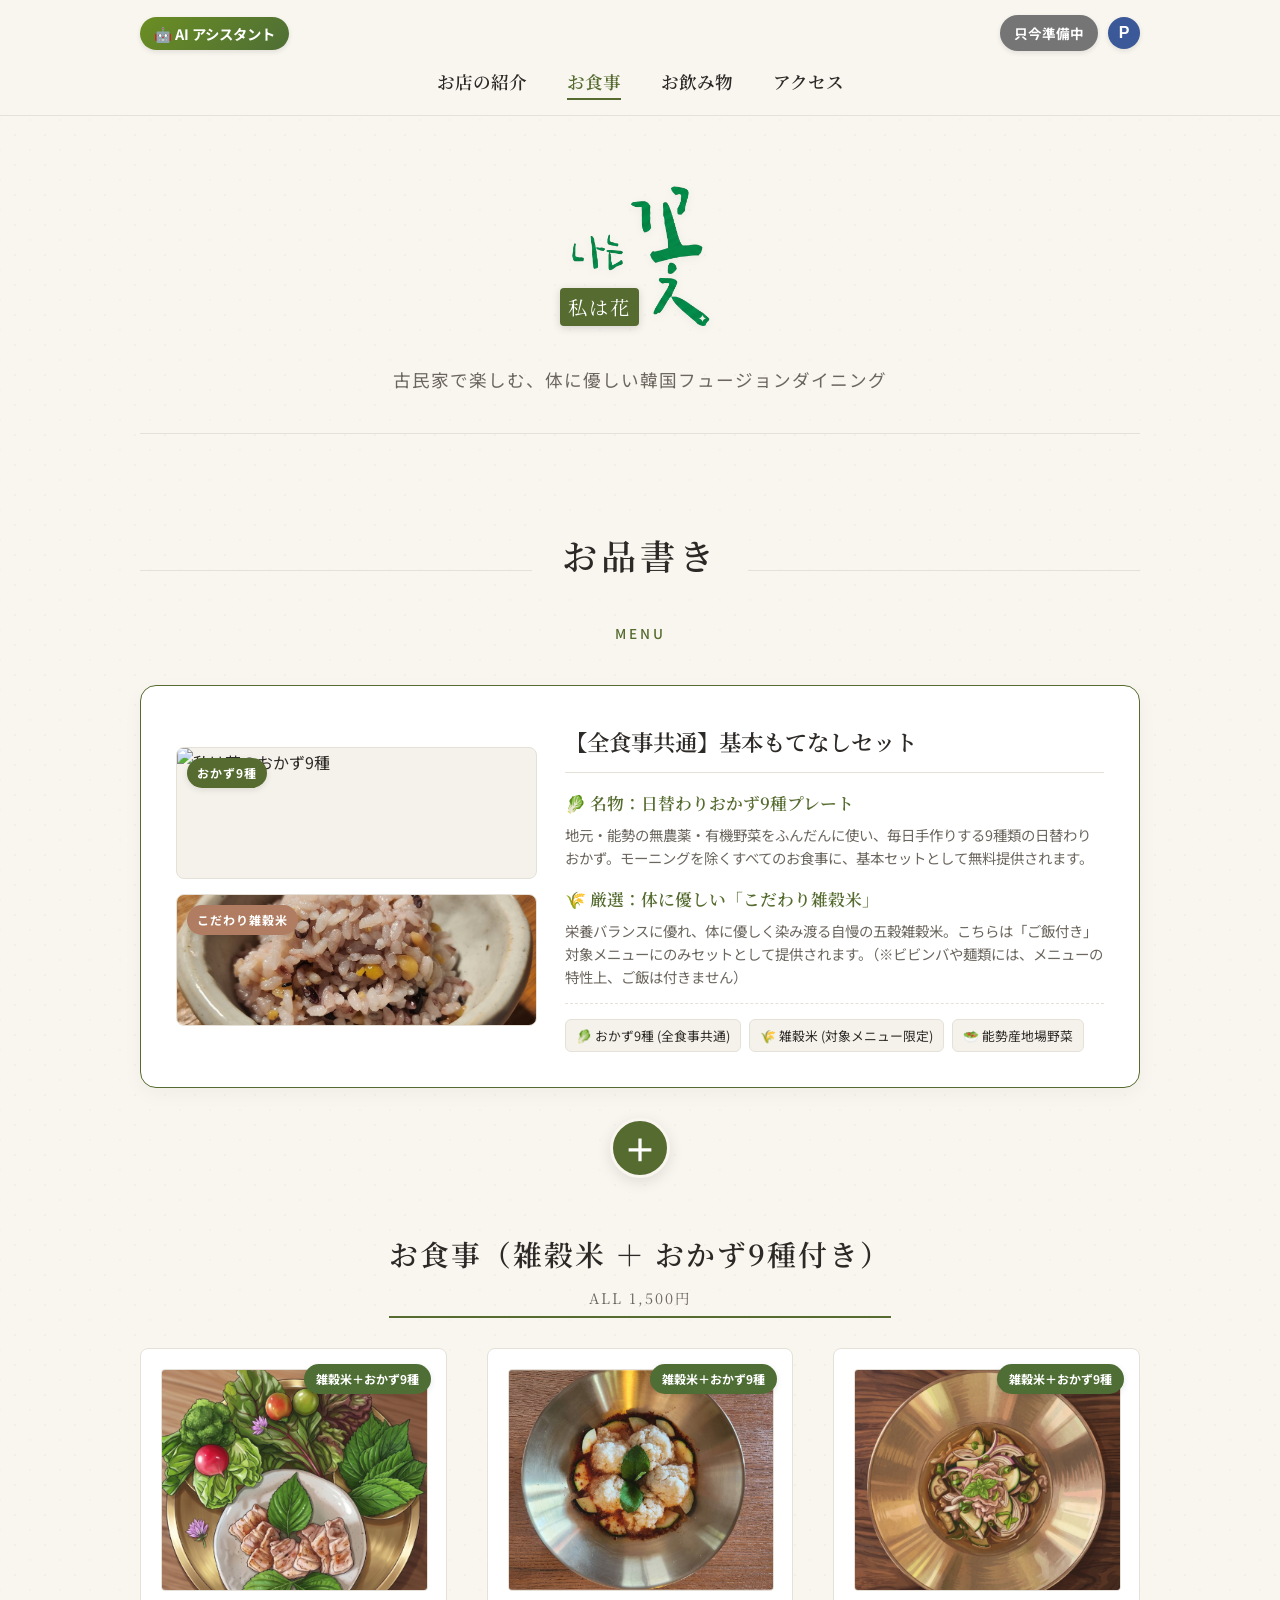
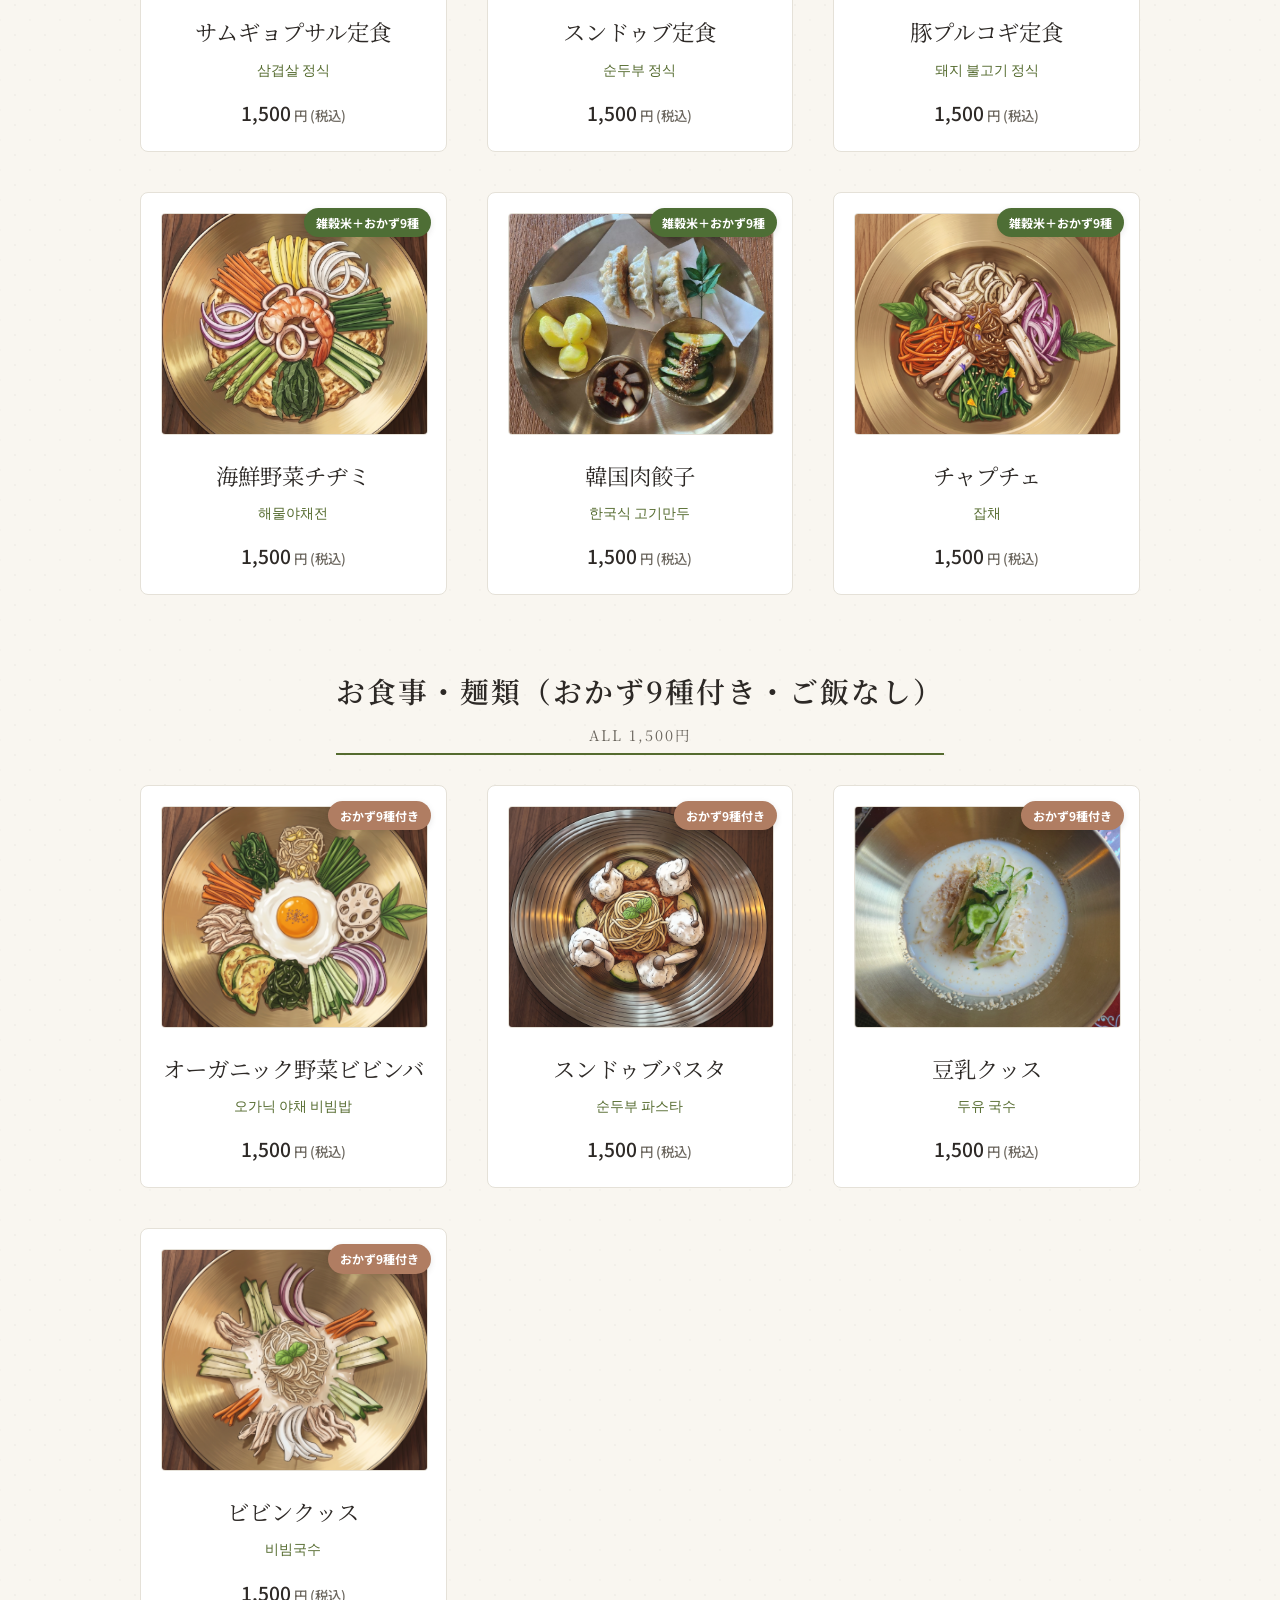
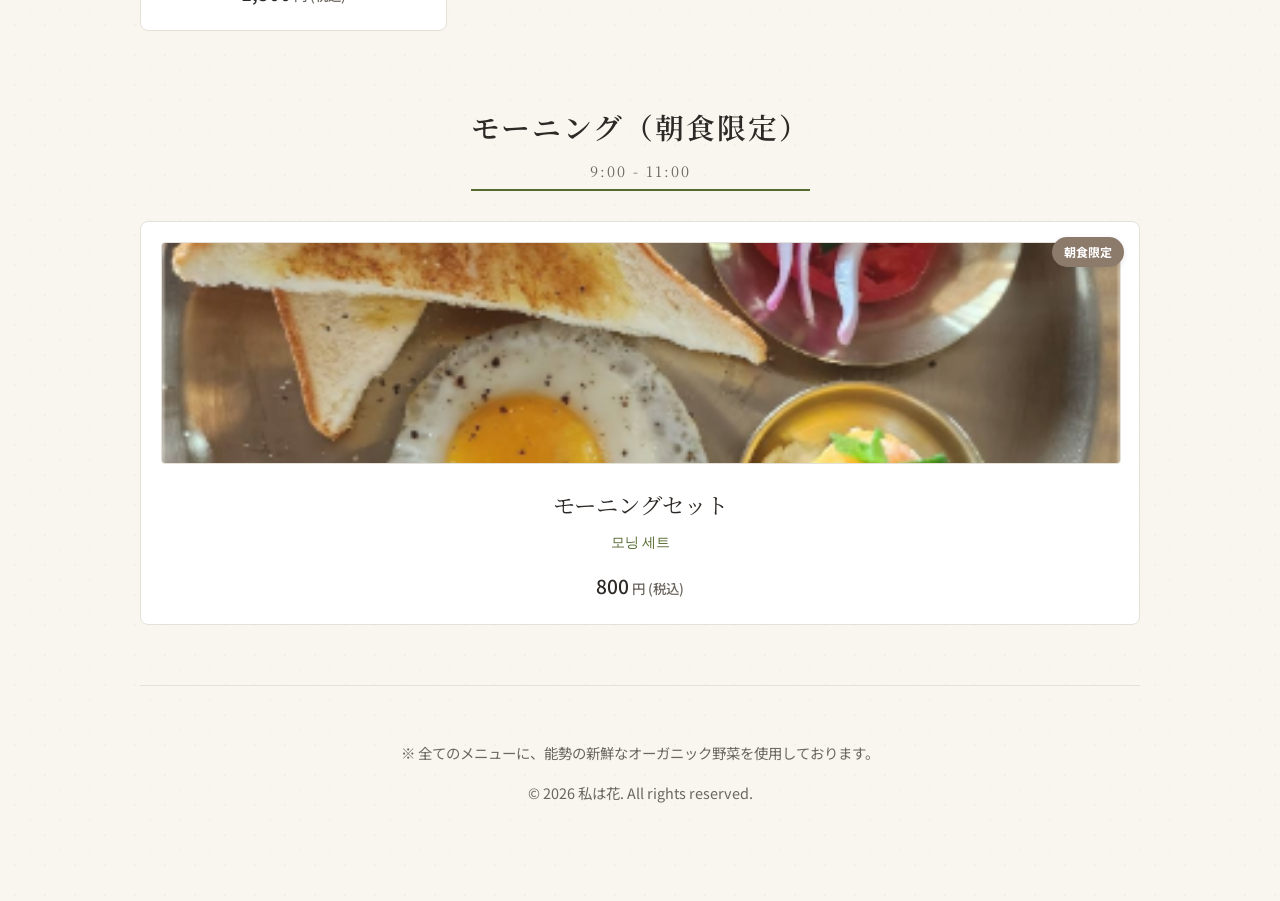
==== index.html @ 8c5b1c99 "初めての登録" ====
<!DOCTYPE html>
<html lang="ja">
<head>
    <meta charset="UTF-8">
    <meta name="viewport" content="width=device-width, initial-scale=1.0">
    <title>私は花 - 韓国フュージョンダイニング</title>
    <link rel="preconnect" href="https://fonts.googleapis.com">
    <link rel="preconnect" href="https://fonts.gstatic.com" crossorigin>
    <link href="https://fonts.googleapis.com/css2?family=Noto+Serif+JP:wght@400;600&family=Noto+Sans+JP:wght@300;400;500&display=swap" rel="stylesheet">
    <link rel="stylesheet" href="common.css">
    <style>
        :root {
            --badge-rice: #4E6E35;
            --badge-no-rice: #B07D62;
        }

        /* --- 헤더 및 로고 --- */
        .header {
            text-align: center;
            padding: 30px 0 20px;
            border-bottom: 1px solid var(--border-color);
            margin-bottom: 30px;
        }
        
        .logo-wrapper {
            position: relative;
            display: inline-block;
            margin-bottom: 15px;
        }

        .logo-img {
            max-height: 140px;
            width: auto;
            display: block;
            filter: drop-shadow(0px 2px 4px rgba(0,0,0,0.05)); 
        }

        .logo-text-ja {
            position: absolute;
            bottom: 0px;
            left: -10px;
            font-size: 1.2em;
            color: #FFFFFF;
            font-family: 'Noto Serif JP', serif;
            background-color: var(--accent-green);
            padding: 2px 8px;
            border-radius: 4px;
            letter-spacing: 2px;
            box-shadow: 0 2px 8px rgba(0,0,0,0.15);
        }

        .header-desc {
            font-size: 1.1em;
            color: var(--text-sub);
            margin-top: 15px;
            letter-spacing: 1px;
        }

        /* --- 🌸 메뉴 섹션 구분선 --- */
        .menu-divider {
            text-align: center;
            margin: 60px 0 40px;
            position: relative;
        }

        .menu-divider h2 {
            font-size: 2.2em;
            color: var(--text-main);
            display: inline-block;
            background-color: var(--bg-base); /* 가림막을 배경색과 일치 */
            padding: 0 30px;
            position: relative;
            z-index: 2;
            font-family: 'Noto Serif JP', serif;
            letter-spacing: 4px;
        }

        .menu-divider::before {
            content: '';
            position: absolute;
            top: 50%;
            left: 0;
            width: 100%;
            height: 1px;
            background-color: var(--border-color);
            z-index: 1;
        }

        .menu-divider p {
            font-size: 0.85em;
            color: var(--accent-green);
            margin: 5px 0 0;
            letter-spacing: 3px;
            font-weight: 500;
        }

        /* --- 📸 공통 제공 안내: 반찬 9종 & 엄선 잡곡밥 피처 레이아웃 --- */
        .common-feature {
            background-color: var(--bg-card);
            border: 1px solid var(--accent-green);
            border-radius: 16px;
            padding: 35px;
            margin-bottom: 30px;
            box-shadow: 0 6px 20px rgba(0,0,0,0.04);
        }

        .common-feature-grid {
            display: grid;
            grid-template-columns: 1.2fr 1.8fr;
            gap: 30px;
            align-items: center;
        }

        @media (max-width: 768px) {
            .common-feature-grid {
                grid-template-columns: 1fr;
                gap: 20px;
            }
        }

        .common-images-column {
            display: flex;
            flex-direction: column;
            gap: 15px;
            width: 100%;
        }

        @media (max-width: 768px) {
            .common-images-column {
                display: grid;
                grid-template-columns: 1fr 1fr;
            }
        }

        @media (max-width: 480px) {
            .common-images-column {
                grid-template-columns: 1fr;
            }
        }

        .common-img-wrapper {
            width: 100%;
            height: 130px;
            background-color: #F5F2EB;
            border: 1px solid var(--border-color);
            border-radius: 8px;
            overflow: hidden;
            position: relative;
        }

        .common-img-wrapper img {
            width: 100%;
            height: 100%;
            object-fit: cover;
        }

        .common-badge {
            position: absolute;
            top: 10px;
            left: 10px;
            background-color: var(--accent-green);
            color: #FFFFFF;
            padding: 4px 10px;
            border-radius: 20px;
            font-size: 0.75em;
            font-weight: bold;
            box-shadow: 0 2px 6px rgba(0,0,0,0.1);
            letter-spacing: 1px;
            z-index: 10;
        }

        .common-info {
            text-align: left;
        }

        .common-info h3 {
            font-size: 1.4em;
            margin: 0 0 15px 0;
            color: var(--text-main);
            border-bottom: 1px solid var(--border-color);
            padding-bottom: 10px;
            word-break: keep-all;
        }

        .common-info .sub-section {
            margin-bottom: 15px;
        }

        .common-info .sub-section h4 {
            font-size: 1.05em;
            color: var(--accent-green);
            margin: 0 0 5px 0;
            display: flex;
            align-items: center;
            gap: 8px;
        }

        .common-info p {
            margin: 0;
            color: var(--text-sub);
            font-size: 0.9em;
            line-height: 1.6;
        }

        .common-tags {
            display: flex;
            gap: 8px;
            flex-wrap: wrap;
            margin-top: 15px;
            border-top: 1px dashed var(--border-color);
            padding-top: 15px;
        }

        .common-tag {
            background-color: #F5F2EB;
            border: 1px solid var(--border-color);
            padding: 4px 10px;
            border-radius: 6px;
            font-size: 0.8em;
            color: var(--text-main);
        }

        /* --- ➕ 공통 세트와 식사 메뉴를 이어주는 플러스 디바이더 --- */
        .plus-divider {
            text-align: center;
            margin: 20px 0 10px;
            position: relative;
            z-index: 10;
        }

        .plus-icon {
            display: inline-flex;
            align-items: center;
            justify-content: center;
            width: 54px;
            height: 54px;
            background-color: var(--accent-green);
            color: #FFFFFF;
            font-size: 32px;
            font-weight: bold;
            border-radius: 50%;
            box-shadow: 0 4px 15px rgba(0,0,0,0.1);
            border: 3px solid var(--bg-base);
            user-select: none;
        }

        /* --- 카테고리 섹션 타이틀 --- */
        .category-title {
            text-align: center;
            font-size: 1.8em;
            color: var(--text-main);
            margin: 40px 0 30px;
            letter-spacing: 2px;
            border-bottom: 2px solid var(--accent-green);
            display: inline-block;
            padding-bottom: 5px;
        }

        .category-wrapper {
            text-align: center;
        }

        .menu-grid {
            display: grid;
            grid-template-columns: repeat(auto-fit, minmax(300px, 1fr));
            gap: 40px;
            margin-bottom: 30px;
        }

        .menu-card {
            background: var(--bg-card);
            border: 1px solid var(--border-color);
            border-radius: 8px;
            padding: 20px;
            transition: all 0.3s ease;
            text-align: center;
            position: relative;
        }

        .menu-card:hover {
            box-shadow: 0 8px 25px rgba(0, 0, 0, 0.08);
            transform: translateY(-3px);
            border-color: var(--accent-green);
        }

        /* 배지 스타일 */
        .badge {
            position: absolute;
            top: 15px;
            right: 15px;
            padding: 4px 12px;
            border-radius: 20px;
            font-size: 0.75em;
            font-weight: bold;
            color: #FFFFFF;
            z-index: 10;
            box-shadow: 0 2px 6px rgba(0,0,0,0.1);
        }

        .badge-rice {
            background-color: var(--badge-rice);
        }

        .badge-no-rice {
            background-color: var(--badge-no-rice);
        }

        .menu-img-placeholder {
            width: 100%;
            height: 220px;
            background-color: #F5F2EB; 
            border: 1px solid var(--border-color);
            border-radius: 4px;
            margin-bottom: 20px;
            display: flex;
            align-items: center;
            justify-content: center;
            overflow: hidden;
        }

        .menu-img-placeholder img {
            width: 100%;
            height: 100%;
            object-fit: cover;
            opacity: 0.95; 
            transition: opacity 0.3s ease;
        }

        .menu-card:hover .menu-img-placeholder img {
            opacity: 1; 
        }

        .menu-name-ja {
            font-size: 1.4em;
            font-family: 'Noto Serif JP', serif;
            color: var(--text-main);
            margin-top: 10px;
            margin-bottom: 5px;
        }

        .menu-name-ko {
            font-size: 0.85em;
            color: var(--accent-green);
            margin-bottom: 15px;
        }

        .menu-price {
            font-size: 1.2em;
            font-family: 'Noto Sans JP', sans-serif;
            color: var(--text-main);
            font-weight: 500;
        }
        
        .menu-price::after {
            content: ' 円 (税込)';
            font-size: 0.7em;
            color: var(--text-sub);
        }

        .footer { margin-top: 60px; }
    </style>
</head>
<body>

    <!-- 🧭 네비게이션 바 -->
    <nav class="navbar">
        <div class="nav-top">
            <button class="ai-btn" onclick="openAiModal()">🤖 AI アシスタント</button>
            <div style="display: flex; gap: 10px; align-items: center;">
                <div id="business-status" class="status-badge">状態確認中...</div>
                <button class="parking-btn" onclick="openParkingModal()">P</button>
            </div>
        </div>
        <div class="nav-links">
            <a href="about.html">お店の紹介</a>
            <a href="index.html" class="active">お食事</a>
            <a href="drink.html">お飲み物</a>
            <a href="javascript:void(0);" onclick="openModal()">アクセス</a>
        </div>
    </nav>

    <div class="container">
        <!-- 헤더 및 로고 영역 -->
        <div class="header">
            <div class="logo-wrapper">
                <img class="logo-img" src="images/nanakkot_logo.png" alt="나는꽃 로고" onerror="this.src='https://placehold.co/400x140/F5F2EB/2D2926?text=Logo'">
                <span class="logo-text-ja">私は花</span>
            </div>
            <p class="header-desc">
                古民家で楽しむ、体に優しい韓国フュージョンダイニング
            </p>
        </div>

        <!-- 🌸 메뉴 섹션 구분선 (소개 파트와 메뉴 판의 자연스러운 연출) 🌸 -->
        <div class="menu-divider">
            <h2>お品書き</h2>
            <p>MENU</p>
        </div>

        <!-- 📸 공통 시그니처 혜택 피처 (반찬 9종 & 철학의 잡곡밥 분할 레이아웃) -->
        <div class="common-feature">
            <div class="common-feature-grid">
                <!-- 좌측 이미지 영역 -->
                <div class="common-images-column">
                    <!-- 1. 명물 반찬 9종 이미지 카드 -->
                    <div class="common-img-wrapper">
                        <span class="common-badge">おかず9種</span>
                        <img src="images/menu/banchan_9set.webp" alt="私は花のおかず9種" onerror="handleImageError(this)">
                    </div>
                    <!-- 2. 엄선 잡곡밥 이미지 카드 -->
                    <div class="common-img-wrapper">
                        <span class="common-badge" style="background-color: var(--badge-no-rice);">こだわり雑穀米</span>
                        <img src="images/menu/rice_mixed.webp" alt="こだわり雑穀米" onerror="handleImageError(this)">
                    </div>
                </div>

                <!-- 우측 설명 영역 -->
                <div class="common-info">
                    <h3>【全食事共通】基本もてなしセット</h3>
                    
                    <!-- 반찬 9종 소개 (모든 식사에 공통) -->
                    <div class="sub-section">
                        <h4>🥬 名物：日替わりおかず9種プレート</h4>
                        <p>
                            地元・能勢の無農薬・有機野菜をふんだんに使い、毎日手作りする9種類の日替わりおかず。モーニングを除くすべてのお食事に、基本セットとして無料提供されます。
                        </p>
                    </div>

                    <!-- 잡곡밥 철학 소개 -->
                    <div class="sub-section">
                        <h4>🌾 厳選：体に優しい「こだわり雑穀米」</h4>
                        <p>
                            栄養バランスに優れ、体に優しく染み渡る自慢の五穀雑穀米。こちらは「ご飯付き」対象メニューにのみセットとして提供されます。（※ビビンバや麺類には、メニューの特性上、ご飯は付きません）
                        </p>
                    </div>

                    <!-- 직관적인 미니 태그 구성 -->
                    <div class="common-tags">
                        <span class="common-tag">🥬 おかず9種 (全食事共通)</span>
                        <span class="common-tag">🌾 雑穀米 (対象メニュー限定)</span>
                        <span class="common-tag">🥗 能勢産地場野菜</span>
                    </div>
                </div>
            </div>
        </div>

        <!-- ➕ 기본 세트와 식사를 유기적으로 이어주는 플러스(+) 아이콘 ➕ -->
        <div class="plus-divider">
            <div class="plus-icon">＋</div>
        </div>


        <!-- ================= 카테고리 1: ご飯付き (밥 제공 식사) ================= -->
        <div class="category-wrapper">
            <h2 class="category-title">お食事（雑穀米 ＋ おかず9種付き）<span style="font-size: 0.5em; display: block; margin-top: 5px; font-weight: normal; color: var(--text-sub);">ALL 1,500円</span></h2>
        </div>
        
        <div class="menu-grid">
            <!-- 삼겹살 정식 -->
            <div class="menu-card">
                <span class="badge badge-rice">雑穀米＋おかず9種</span>
                <div class="menu-img-placeholder">
                    <img src="images/menu/samgyeopsal.webp" alt="サムギョプサル定食" onerror="handleImageError(this)">
                </div>
                <div class="menu-name-ja">サムギョプサル定食</div>
                <div class="menu-name-ko">삼겹살 정식</div>
                <div class="menu-price">1,500</div>
            </div>

            <!-- 순두부 정식 -->
            <div class="menu-card">
                <span class="badge badge-rice">雑穀米＋おかず9種</span>
                <div class="menu-img-placeholder">
                    <img src="images/menu/sundubu_set.webp" alt="スンドゥブ定食" onerror="handleImageError(this)">
                </div>
                <div class="menu-name-ja">スンドゥブ定食</div>
                <div class="menu-name-ko">순두부 정식</div>
                <div class="menu-price">1,500</div>
            </div>

            <!-- 돼지 불고기 정식 -->
            <div class="menu-card">
                <span class="badge badge-rice">雑穀米＋おかず9種</span>
                <div class="menu-img-placeholder">
                    <img src="images/menu/pork_bulgogi.webp" alt="豚プルコギ定食" onerror="handleImageError(this)">
                </div>
                <div class="menu-name-ja">豚プルコギ定食</div>
                <div class="menu-name-ko">돼지 불고기 정식</div>
                <div class="menu-price">1,500</div>
            </div>

            <!-- 해물야채전 -->
            <div class="menu-card">
                <span class="badge badge-rice">雑穀米＋おかず9種</span>
                <div class="menu-img-placeholder">
                    <img src="images/menu/seafood_pancake.webp" alt="海鮮野菜チヂミ" onerror="handleImageError(this)">
                </div>
                <div class="menu-name-ja">海鮮野菜チヂミ</div>
                <div class="menu-name-ko">해물야채전</div>
                <div class="menu-price">1,500</div>
            </div>

            <!-- 한국식 고기만두 -->
            <div class="menu-card">
                <span class="badge badge-rice">雑穀米＋おかず9種</span>
                <div class="menu-img-placeholder">
                    <img src="images/menu/meat_dumpling.webp" alt="韓国肉餃子" onerror="handleImageError(this)">
                </div>
                <div class="menu-name-ja">韓国肉餃子</div>
                <div class="menu-name-ko">한국식 고기만두</div>
                <div class="menu-price">1,500</div>
            </div>

            <!-- 잡채 -->
            <div class="menu-card">
                <span class="badge badge-rice">雑穀米＋おかず9種</span>
                <div class="menu-img-placeholder">
                    <img src="images/menu/japchae.webp" alt="チャプチェ" onerror="handleImageError(this)">
                </div>
                <div class="menu-name-ja">チャプチェ</div>
                <div class="menu-name-ko">잡채</div>
                <div class="menu-price">1,500</div>
            </div>
        </div>


        <!-- ================= 카테고리 2: ご飯なし (밥 미제공 식사 및 면류) ================= -->
        <div class="category-wrapper">
            <h2 class="category-title">お食事・麺類（おかず9種付き・ご飯なし）<span style="font-size: 0.5em; display: block; margin-top: 5px; font-weight: normal; color: var(--text-sub);">ALL 1,500円</span></h2>
        </div>

        <div class="menu-grid">
            <!-- 오가닉 야채 비빔밥 -->
            <div class="menu-card">
                <span class="badge badge-no-rice">おかず9種付き</span>
                <div class="menu-img-placeholder">
                    <img src="images/menu/bibimbap.webp" alt="オーガニック野菜ビビンバ" onerror="handleImageError(this)">
                </div>
                <div class="menu-name-ja">オーガニック野菜ビビンバ</div>
                <div class="menu-name-ko">오가닉 야채 비빔밥</div>
                <div class="menu-price">1,500</div>
            </div>

            <!-- 순두부 파스타 -->
            <div class="menu-card">
                <span class="badge badge-no-rice">おかず9種付き</span>
                <div class="menu-img-placeholder">
                    <img src="images/menu/sundubu_pasta.webp" alt="スンドゥブパスタ" onerror="handleImageError(this)">
                </div>
                <div class="menu-name-ja">スンドゥブパスタ</div>
                <div class="menu-name-ko">순두부 파스타</div>
                <div class="menu-price">1,500</div>
            </div>
            
            <!-- 두유 국수 -->
            <div class="menu-card">
                <span class="badge badge-no-rice">おかず9種付き</span>
                <div class="menu-img-placeholder">
                    <img src="images/menu/soymilk_noodle.webp" alt="豆乳クッス" onerror="handleImageError(this)">
                </div>
                <div class="menu-name-ja">豆乳クッス</div>
                <div class="menu-name-ko">두유 국수</div>
                <div class="menu-price">1,500</div>
            </div>
            
            <!-- 비빔국수 -->
            <div class="menu-card">
                <span class="badge badge-no-rice">おかず9種付き</span>
                <div class="menu-img-placeholder">
                    <img src="images/menu/bibim_noodle.webp" alt="ビビンクッス" onerror="handleImageError(this)">
                </div>
                <div class="menu-name-ja">ビビンクッス</div>
                <div class="menu-name-ko">비빔국수</div>
                <div class="menu-price">1,500</div>
            </div>
        </div>


        <!-- ================= 카테고리 3: 朝食限定 (아침 모닝 세트) ================= -->
        <div class="category-wrapper">
            <h2 class="category-title">モーニング（朝食限定）<span style="font-size: 0.5em; display: block; margin-top: 5px; font-weight: normal; color: var(--text-sub);">9:00 - 11:00</span></h2>
        </div>

        <div class="menu-grid">
            <!-- 모닝 세트 -->
            <div class="menu-card">
                <span class="badge" style="background-color: #8C7A6B;">朝食限定</span>
                <div class="menu-img-placeholder">
                    <img src="images/menu/morning_set.webp" alt="モーニングセット" onerror="this.onerror=null; this.src='images/menu/morning_set.jpg';">
                </div>
                <div class="menu-name-ja">モーニングセット</div>
                <div class="menu-name-ko">모닝 세트</div>
                <div class="menu-price">800</div>
            </div>
        </div>
        
        <div class="footer" id="footer">
            <p>※ 全てのメニューに、能勢の新鮮なオーガニック野菜を使用しております。</p>
            <p>© 2026 私は花. All rights reserved.</p>
        </div>

        <!-- 🗺️ 모달: 오시는 길 -->
        <div id="accessModal" class="modal-overlay">
            <div class="modal-content">
                <button class="modal-close" onclick="closeModal()">×</button>
                <h3 style="margin-top: 0; color: var(--accent-green);">アクセス</h3>
                <p style="font-weight: 600; font-size: 1.1em; margin-bottom: 5px; color: var(--text-main);">私は花</p>
                <p style="color: var(--text-sub); margin-bottom: 15px; font-size: 0.9em;">〒563-0355 大阪府豊能郡能勢町下田１９８−１</p>
                
                <iframe class="modal-map" src="https://maps.google.com/maps?q=大阪府豊能郡能勢町下田１９８−１&t=&z=15&ie=UTF8&iwloc=&output=embed" allowfullscreen="" loading="lazy"></iframe>
                
                <a href="https://www.google.com/maps/search/?api=1&query=大阪府豊能郡能勢町下田１９８−１" target="_blank" class="btn-nav">
                    📍 Google Mapsでナビを開始
                </a>
            </div>
        </div>

    </div>

    <!-- 🤖 모달: AI 비서 -->
    <div id="aiModal" class="modal-overlay">
        <div class="modal-content">
            <button class="modal-close" onclick="closeAiModal()">×</button>
            <h3 style="margin-top: 0; color: var(--accent-green);">🤖 AI アシスタント</h3>
                <p style="color: var(--text-sub); font-size: 0.9em; margin-bottom: 10px;">お店について何でも聞いてください！</p>
            <div class="ai-input-group">
                <input type="text" placeholder="質問を入力してください..." disabled>
                    <button onclick="alert('ただいま準備中です。')">送信</button>
            </div>
            <p style="color: #F4B400; font-size: 0.85em; margin-top: 20px; font-weight: bold;">※ 現在、AI機能は準備中です。</p>
        </div>
    </div>

    <!-- 🅿️ 모달: 주차장 정보 -->
    <div id="parkingModal" class="modal-overlay">
        <div class="modal-content">
            <button class="modal-close" onclick="closeParkingModal()">×</button>
            <h3 style="margin-top: 0; color: #3B5998;">駐車場のご案内 </h3>
            <p style="font-weight: 600; font-size: 1.1em; margin-bottom: 5px; color: var(--text-main);">店舗の向かい側に駐車場完備</p>
            
            <img src="images/parking.jpg" alt="駐車場" style="width: 100%; height: auto; border-radius: 8px; border: 1px solid var(--border-color);" onerror="this.src='https://placehold.co/400x250/F5F2EB/2D2926?text=Parking'">
        </div>
    </div>

    <script src="common.js" defer></script>
    <!-- ⚡ 스마트한 통합 이미지 에러 핸들러 스크립트 ⚡ -->
    <script>
        function handleImageError(img) {
            const currentSrc = img.src;
            // WebP 로드 실패 시 -> PNG 시도
            if (currentSrc.endsWith('.webp')) {
                img.src = currentSrc.replace('.webp', '.png');
            } 
            // PNG 로드 실패 시 -> JPG 시도
            else if (currentSrc.endsWith('.png')) {
                img.src = currentSrc.replace('.png', '.jpg');
            } 
            // JPG까지 실패하면 -> 깔끔한 연한 플레이스홀더 출력 및 에러 차단
            else {
                img.onerror = null; // 무한 루프 방지
                    img.src = 'https://placehold.co/300x220/F5F2EB/2D2926?text=Image';
            }
        }
    </script>

</body>
</html>
---- common.css ----
:root {
    --bg-base: #F9F6F0; 
    --bg-card: #FFFFFF;
    --text-main: #2D2926;
    --text-sub: #6B665E;
    --accent-green: #556B2F;
    --border-color: #E5E1D8;
}

body {
    font-family: 'Noto Sans JP', sans-serif;
    background-color: var(--bg-base);
    background-image: radial-gradient(rgba(45, 41, 38, 0.03) 1px, transparent 1px), radial-gradient(rgba(45, 41, 38, 0.02) 1px, transparent 1px);
    background-position: 0 0, 15px 15px;
    background-size: 30px 30px;
    color: var(--text-main);
    margin: 0; padding: 0; line-height: 1.8;
}

h1, h2, h3, h4 { font-family: 'Noto Serif JP', serif; font-weight: 600; color: var(--text-main); }
.container { max-width: 1000px; margin: 0 auto; padding: 40px 20px; }

.navbar {
    position: sticky; top: 0; background-color: rgba(249, 246, 240, 0.95);
    backdrop-filter: blur(5px); border-bottom: 1px solid var(--border-color);
    z-index: 1000; padding: 15px 20px; display: flex; flex-direction: column; align-items: center; gap: 15px;
}
.nav-top {
    display: flex; justify-content: space-between; align-items: center; width: 100%; max-width: 1000px;
}
.nav-links { display: flex; gap: 40px; justify-content: center; flex-wrap: wrap; }
.navbar a { text-decoration: none; color: var(--text-main); font-family: 'Noto Serif JP', serif; font-weight: 600; font-size: 1.1em; transition: color 0.3s; }
.navbar a:hover, .navbar a.active { color: var(--accent-green); border-bottom: 2px solid var(--accent-green); }

/* --- AI 팝업 버튼 --- */
.ai-btn {
    padding: 6px 14px; border-radius: 20px;
    font-size: 0.9em; font-weight: bold; color: white;
    background: linear-gradient(135deg, #6B8E23, #4E6E35);
    border: none; cursor: pointer; box-shadow: 0 2px 5px rgba(0,0,0,0.1);
    transition: transform 0.2s, box-shadow 0.2s; display: flex; align-items: center; gap: 6px;
    font-family: 'Noto Sans JP', sans-serif;
}
.ai-btn:hover { transform: translateY(-2px); box-shadow: 0 4px 8px rgba(0,0,0,0.15); }

/* --- 영업 상태 뱃지 --- */
.status-badge {
    padding: 6px 14px; border-radius: 20px;
    font-size: 0.85em; font-weight: bold; color: white; background-color: #757575;
    box-shadow: 0 2px 5px rgba(0,0,0,0.1); white-space: nowrap; transition: background-color 0.5s;
}

/* --- 주차장 팝업 버튼 --- */
.parking-btn {
    width: 32px; height: 32px; border-radius: 50%; padding: 0;
    display: flex; align-items: center; justify-content: center;
    font-size: 1em; font-weight: bold; color: white; background-color: #3B5998;
    box-shadow: 0 2px 5px rgba(0,0,0,0.1); border: none; cursor: pointer; transition: background-color 0.3s;
}
.parking-btn:hover { background-color: #2a4170; }

/* --- 모바일 반응형 (768px 이하) --- */
@media (max-width: 768px) {
    .navbar { padding: 15px; gap: 12px; }
    .nav-links { gap: 15px; }
    .ai-btn, .status-badge { font-size: 0.75em; padding: 6px 10px; }
    .parking-btn { width: 28px; height: 28px; font-size: 0.9em; }
}

/* --- 모달 (오시는 길 & AI) --- */
.modal-overlay { display: none; position: fixed; top: 0; left: 0; width: 100%; height: 100%; background: rgba(0,0,0,0.5); z-index: 2000; align-items: center; justify-content: center; backdrop-filter: blur(3px); }
.modal-content { background: var(--bg-card); padding: 30px; border-radius: 12px; width: 90%; max-width: 500px; position: relative; box-shadow: 0 10px 30px rgba(0,0,0,0.2); text-align: center; }
.modal-close { position: absolute; top: 15px; right: 15px; background: none; border: none; font-size: 1.5em; cursor: pointer; color: var(--text-main); }
.modal-map { width: 100%; height: 250px; border-radius: 8px; margin: 20px 0; border: 1px solid var(--border-color); }
.btn-nav { display: inline-block; background-color: var(--accent-green); color: white; padding: 12px 24px; text-decoration: none; border-radius: 6px; font-weight: bold; margin-top: 10px; transition: background 0.3s; font-size: 0.95em; }
.btn-nav:hover { background-color: #3e4f22; }

/* --- AI 모달 입력 폼 --- */
.ai-input-group { display: flex; gap: 10px; margin-top: 15px; }
.ai-input-group input { flex: 1; padding: 12px 15px; border: 1px solid var(--border-color); border-radius: 6px; font-size: 1em; font-family: 'Noto Sans JP', sans-serif; background-color: #F9F8F5; }
.ai-input-group button { background-color: var(--accent-green); color: white; border: none; padding: 10px 20px; border-radius: 6px; cursor: pointer; font-weight: bold; font-family: 'Noto Sans JP', sans-serif; transition: background 0.3s; white-space: nowrap; }

.footer { text-align: center; padding: 40px 0; border-top: 1px solid var(--border-color); color: var(--text-sub); font-size: 0.9em; }
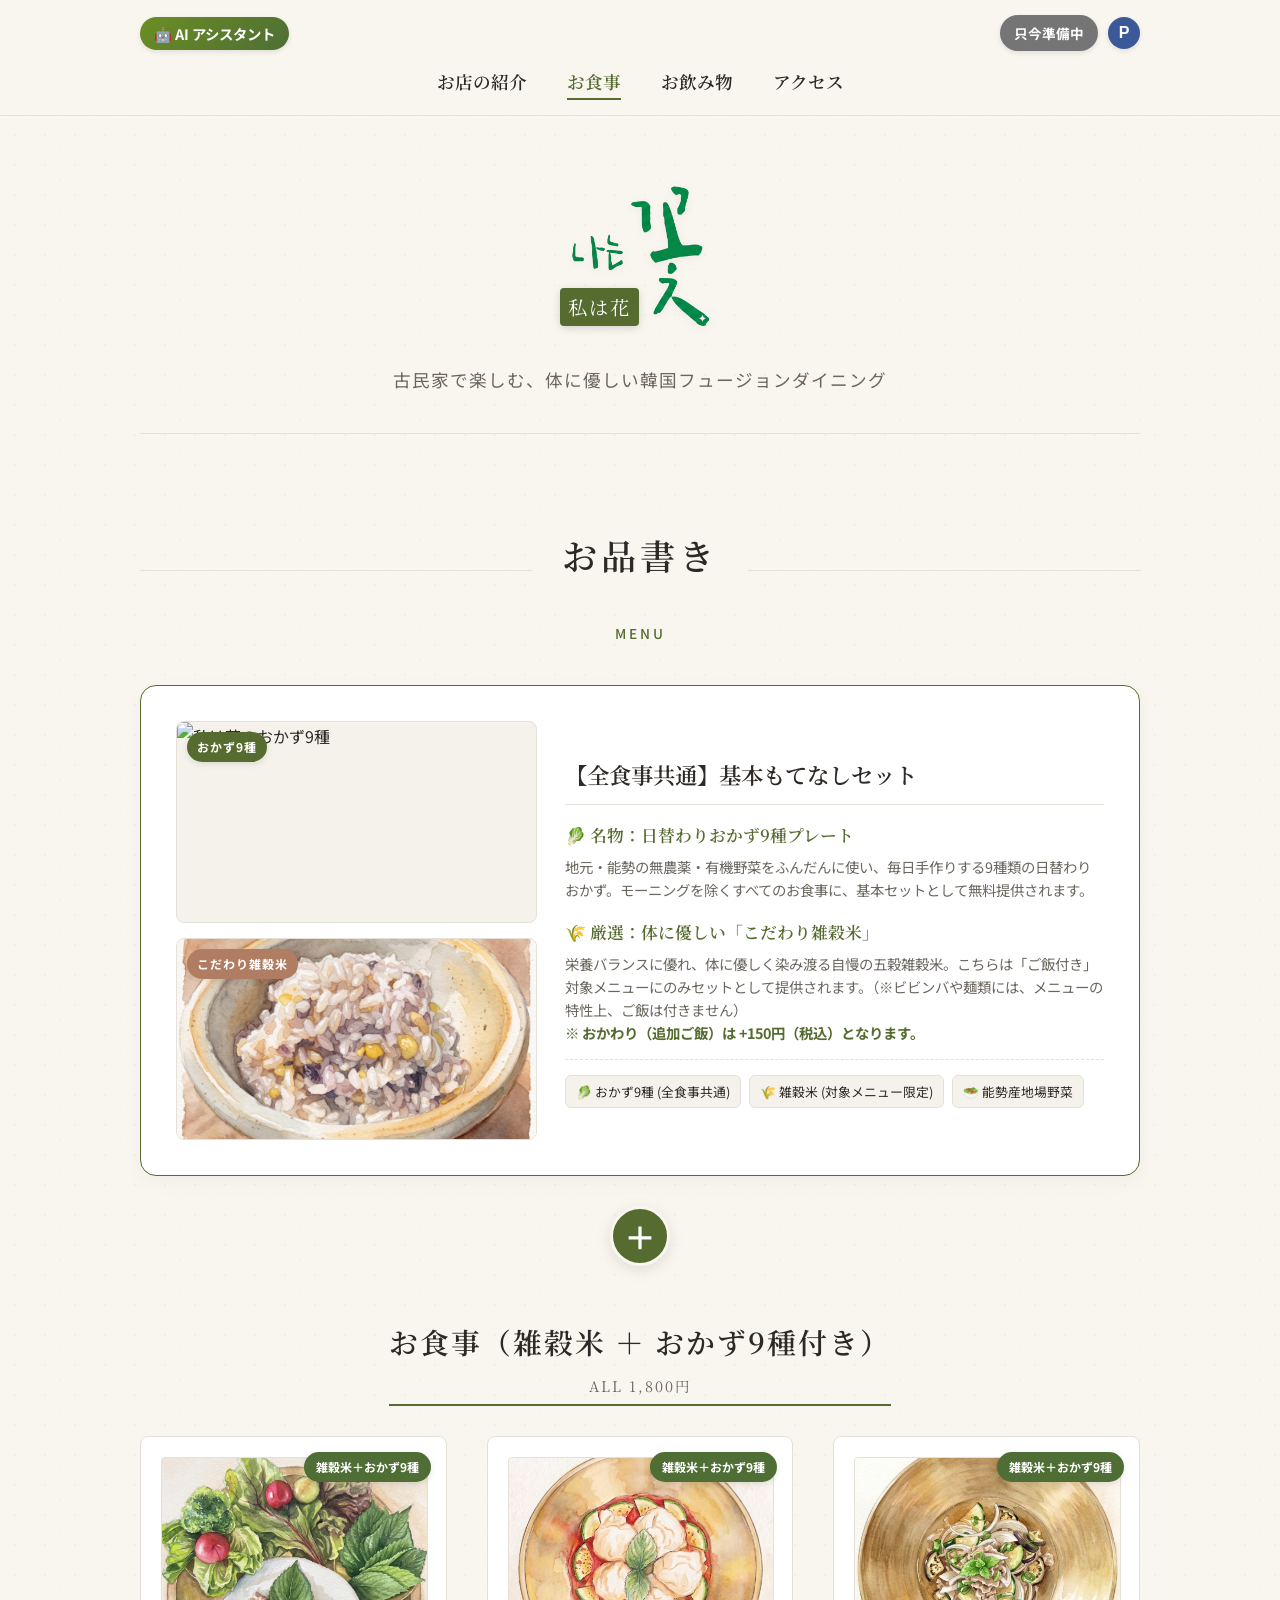
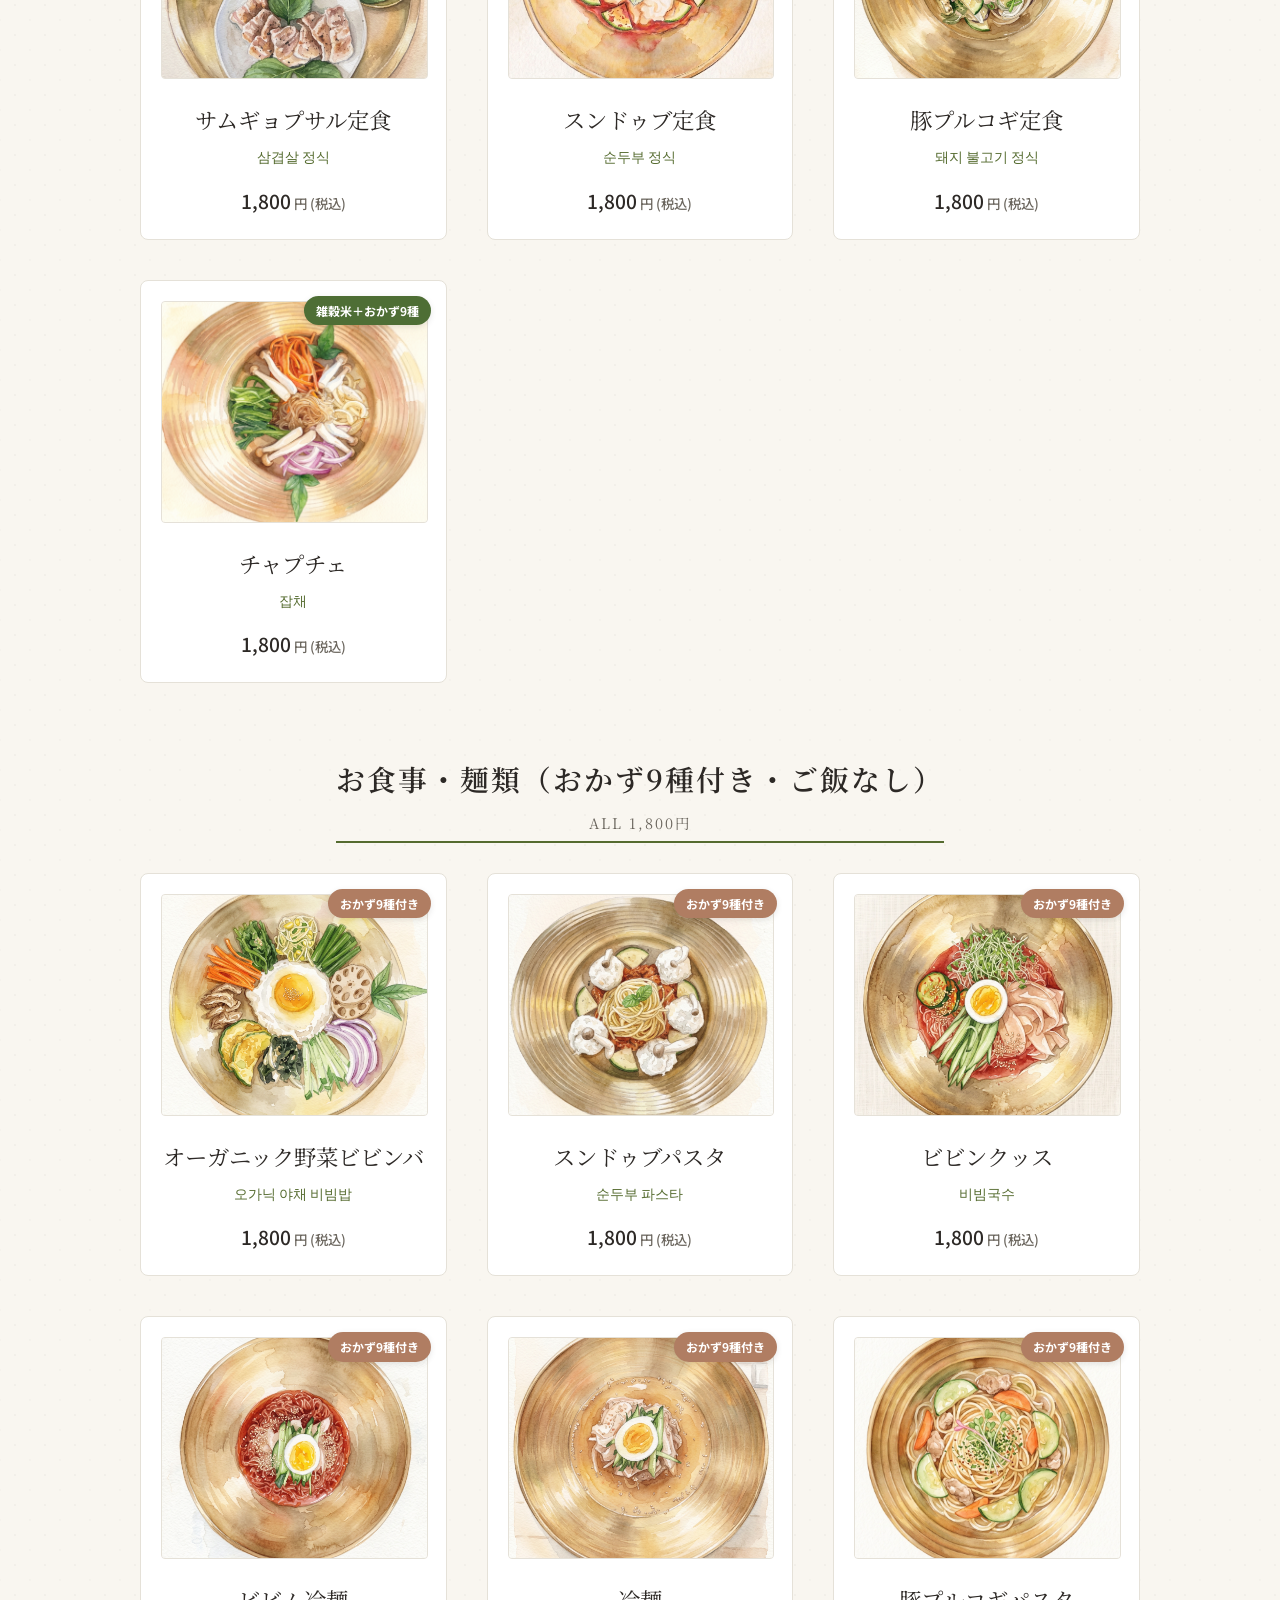
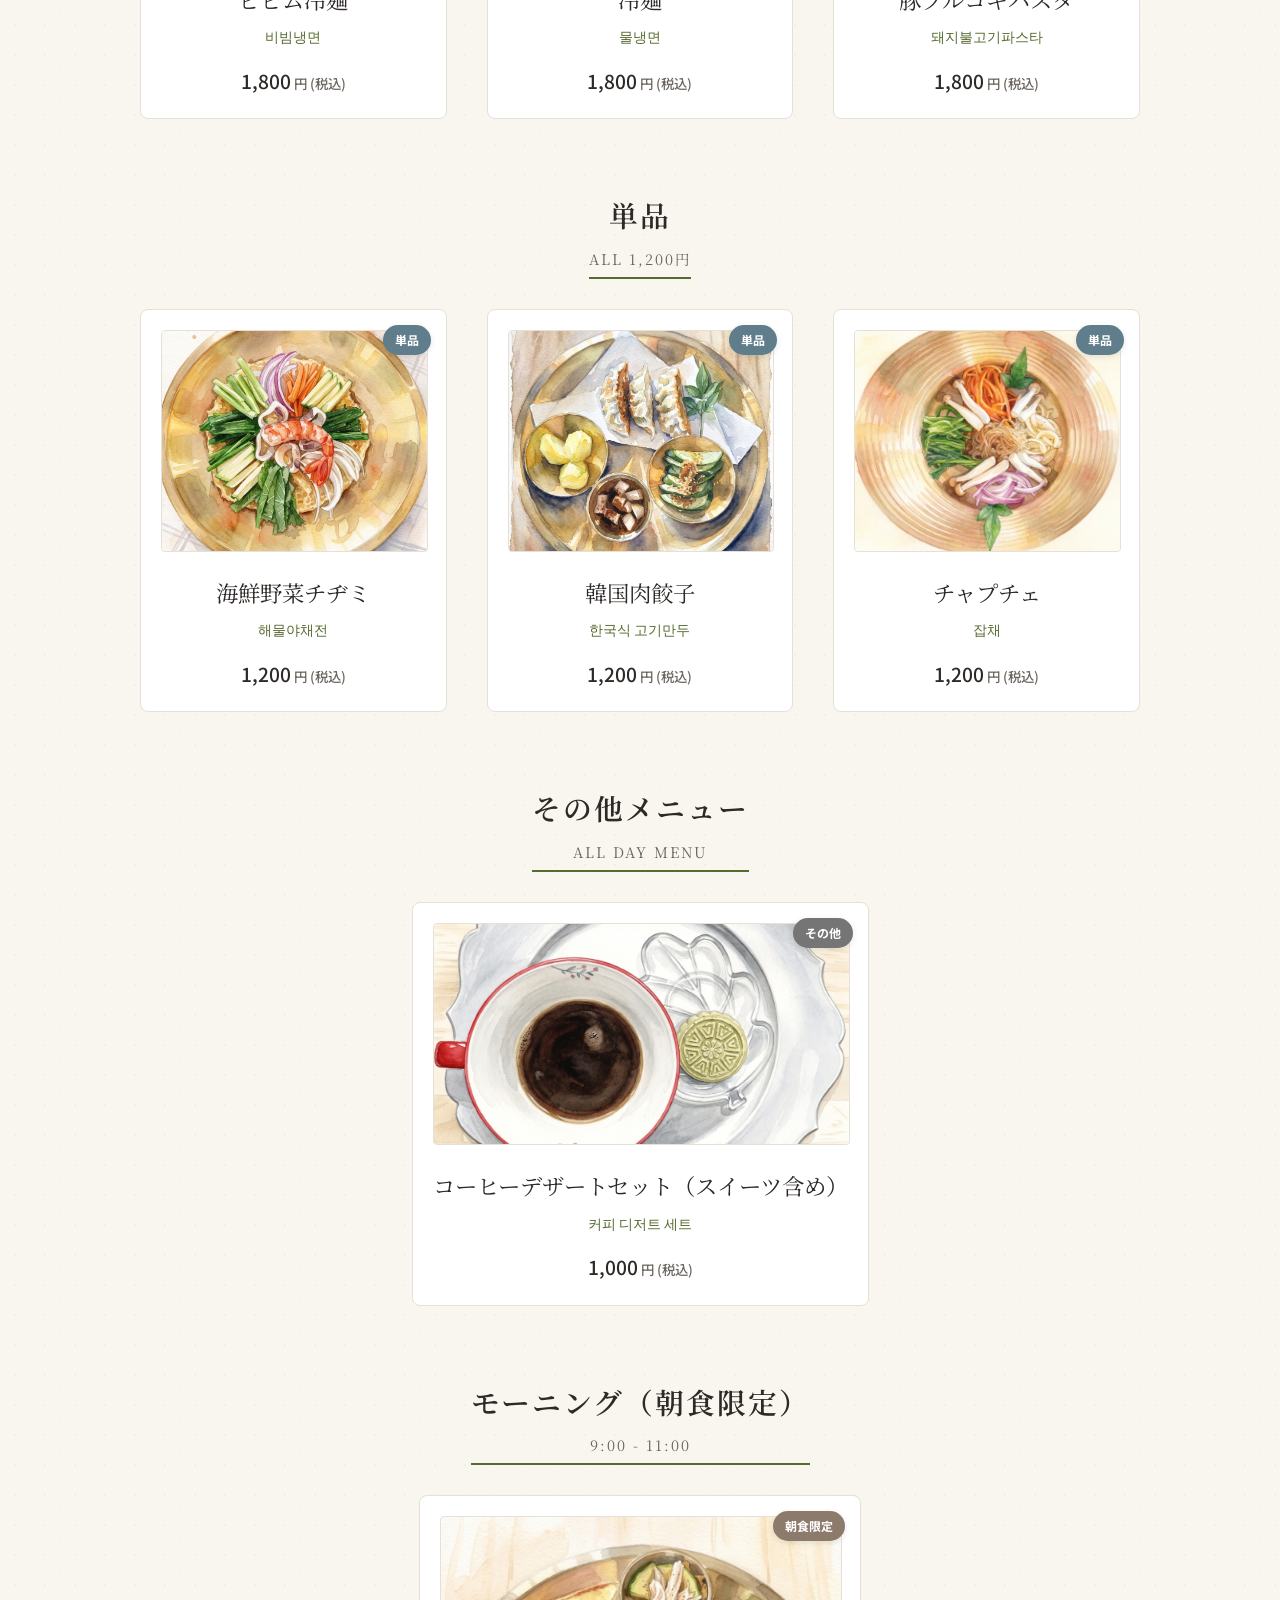
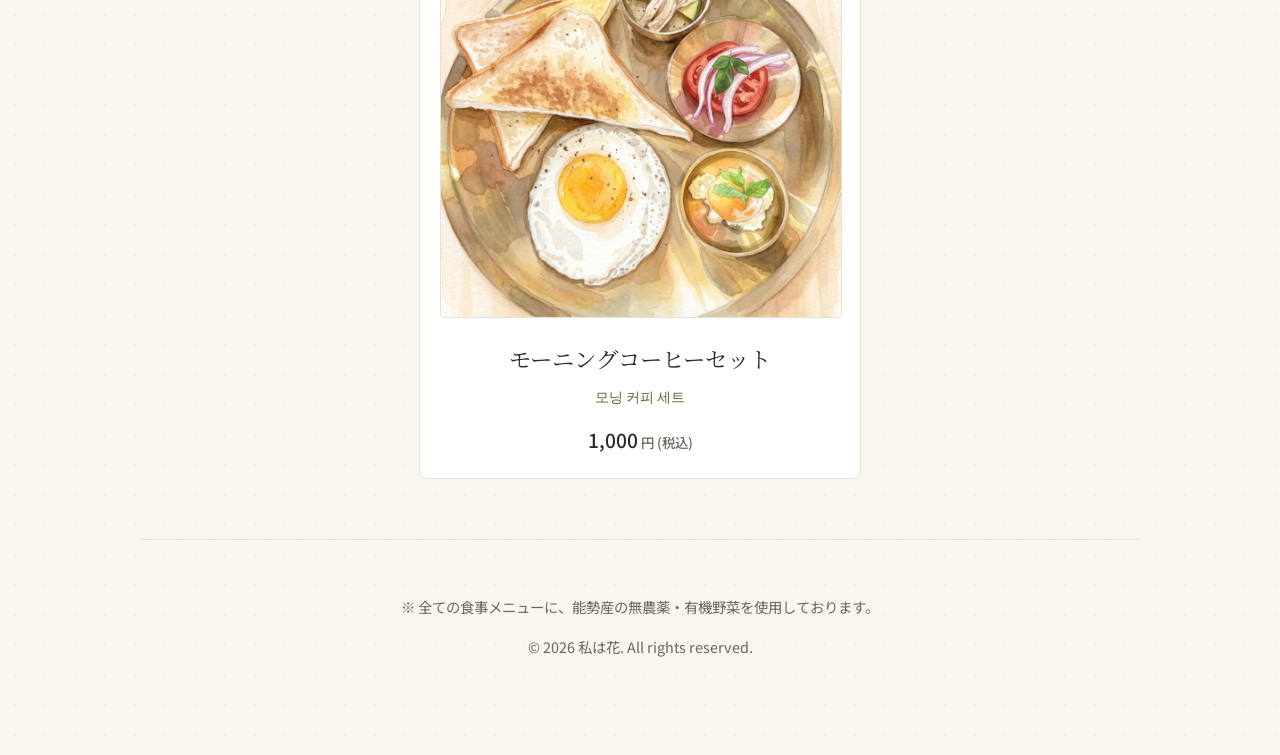
==== commit f63d0488: "last release" ====
--- a/index.html
+++ b/index.html
@@ -4,6 +4,7 @@
     <meta charset="UTF-8">
     <meta name="viewport" content="width=device-width, initial-scale=1.0">
     <title>私は花 - 韓国フュージョンダイニング</title>
+    <link rel="icon" href="./favicon.ico" type="image/x-icon">
     <link rel="preconnect" href="https://fonts.googleapis.com">
     <link rel="preconnect" href="https://fonts.gstatic.com" crossorigin>
     <link href="https://fonts.googleapis.com/css2?family=Noto+Serif+JP:wght@400;600&family=Noto+Sans+JP:wght@300;400;500&display=swap" rel="stylesheet">
@@ -140,7 +141,7 @@
 
         .common-img-wrapper {
             width: 100%;
-            height: 130px;
+            height: 200px;
             background-color: #F5F2EB;
             border: 1px solid var(--border-color);
             border-radius: 8px;
@@ -152,6 +153,12 @@
             width: 100%;
             height: 100%;
             object-fit: cover;
+        }
+
+        .menu-card.breakfast .menu-img-placeholder {
+            aspect-ratio: 1 / 1;
+            height: auto;
+            min-height: 260px;
         }
 
         .common-badge {
@@ -378,6 +385,7 @@
             <a href="javascript:void(0);" onclick="openModal()">アクセス</a>
         </div>
     </nav>
+    <div id="navbar-placeholder"></div>
 
     <div class="container">
         <!-- 헤더 및 로고 영역 -->
@@ -405,12 +413,12 @@
                     <!-- 1. 명물 반찬 9종 이미지 카드 -->
                     <div class="common-img-wrapper">
                         <span class="common-badge">おかず9種</span>
-                        <img src="images/menu/banchan_9set.webp" alt="私は花のおかず9種" onerror="handleImageError(this)">
+                        <img src="images/menu/banchan_9set.png" alt="私は花のおかず9種" onerror="handleImageError(this)">
                     </div>
                     <!-- 2. 엄선 잡곡밥 이미지 카드 -->
                     <div class="common-img-wrapper">
                         <span class="common-badge" style="background-color: var(--badge-no-rice);">こだわり雑穀米</span>
-                        <img src="images/menu/rice_mixed.webp" alt="こだわり雑穀米" onerror="handleImageError(this)">
+                        <img src="images/menu/rice_mixed.jpg" alt="こだわり雑穀米" onerror="handleImageError(this)">
                     </div>
                 </div>
 
@@ -430,7 +438,8 @@
                     <div class="sub-section">
                         <h4>🌾 厳選：体に優しい「こだわり雑穀米」</h4>
                         <p>
-                            栄養バランスに優れ、体に優しく染み渡る自慢の五穀雑穀米。こちらは「ご飯付き」対象メニューにのみセットとして提供されます。（※ビビンバや麺類には、メニューの特性上、ご飯は付きません）
+                            栄養バランスに優れ、体に優しく染み渡る自慢の五穀雑穀米。こちらは「ご飯付き」対象メニューにのみセットとして提供されます。（※ビビンバや麺類には、メニューの特性上、ご飯は付きません）<br>
+                            <strong style="color: var(--accent-green);">※ おかわり（追加ご飯）は +150円（税込）となります。</strong>
                         </p>
                     </div>
 
@@ -452,195 +461,223 @@
 
         <!-- ================= 카테고리 1: ご飯付き (밥 제공 식사) ================= -->
         <div class="category-wrapper">
-            <h2 class="category-title">お食事（雑穀米 ＋ おかず9種付き）<span style="font-size: 0.5em; display: block; margin-top: 5px; font-weight: normal; color: var(--text-sub);">ALL 1,500円</span></h2>
+            <h2 class="category-title">お食事（雑穀米 ＋ おかず9種付き）<span style="font-size: 0.5em; display: block; margin-top: 5px; font-weight: normal; color: var(--text-sub);">ALL 1,800円</span></h2>
         </div>
         
         <div class="menu-grid">
             <!-- 삼겹살 정식 -->
             <div class="menu-card">
                 <span class="badge badge-rice">雑穀米＋おかず9種</span>
-                <div class="menu-img-placeholder">
-                    <img src="images/menu/samgyeopsal.webp" alt="サムギョプサル定食" onerror="handleImageError(this)">
+
+                <div class="menu-img-placeholder">
+                    <img src="images/menu/samgyeopsal.jpg" alt="サムギョプサル定食" onerror="handleImageError(this)">
                 </div>
                 <div class="menu-name-ja">サムギョプサル定食</div>
                 <div class="menu-name-ko">삼겹살 정식</div>
-                <div class="menu-price">1,500</div>
+                <div class="menu-price">1,800</div>
             </div>
 
             <!-- 순두부 정식 -->
             <div class="menu-card">
                 <span class="badge badge-rice">雑穀米＋おかず9種</span>
-                <div class="menu-img-placeholder">
-                    <img src="images/menu/sundubu_set.webp" alt="スンドゥブ定食" onerror="handleImageError(this)">
+
+                <div class="menu-img-placeholder">
+                    <img src="images/menu/sundubu_set.jpg" alt="スンドゥブ定食" onerror="handleImageError(this)">
                 </div>
                 <div class="menu-name-ja">スンドゥブ定食</div>
                 <div class="menu-name-ko">순두부 정식</div>
-                <div class="menu-price">1,500</div>
+                <div class="menu-price">1,800</div>
             </div>
 
             <!-- 돼지 불고기 정식 -->
             <div class="menu-card">
                 <span class="badge badge-rice">雑穀米＋おかず9種</span>
-                <div class="menu-img-placeholder">
-                    <img src="images/menu/pork_bulgogi.webp" alt="豚プルコギ定食" onerror="handleImageError(this)">
+
+                <div class="menu-img-placeholder">
+                    <img src="images/menu/pork_bulgogi.jpg" alt="豚プルコギ定食" onerror="handleImageError(this)">
                 </div>
                 <div class="menu-name-ja">豚プルコギ定食</div>
                 <div class="menu-name-ko">돼지 불고기 정식</div>
-                <div class="menu-price">1,500</div>
-            </div>
-
+                <div class="menu-price">1,800</div>
+            </div>
+
+            <!-- 잡채 -->
+            <div class="menu-card">
+                <span class="badge badge-rice">雑穀米＋おかず9種</span>
+
+                <div class="menu-img-placeholder">
+                    <img src="images/menu/japchae.jpg" alt="チャプチェ" onerror="handleImageError(this)">
+                </div>
+                <div class="menu-name-ja">チャプチェ</div>
+                <div class="menu-name-ko">잡채</div>
+                <div class="menu-price">1,800</div>
+            </div>
+        </div>
+
+
+        <!-- ================= 카테고리 2: ご飯なし (밥 미제공 식사 및 면류) ================= -->
+        <div class="category-wrapper">
+            <h2 class="category-title">お食事・麺類（おかず9種付き・ご飯なし）<span style="font-size: 0.5em; display: block; margin-top: 5px; font-weight: normal; color: var(--text-sub);">ALL 1,800円</span></h2>
+        </div>
+
+        <div class="menu-grid">
+            <!-- 오가닉 야채 비빔밥 -->
+            <div class="menu-card">
+                <span class="badge badge-no-rice">おかず9種付き</span>
+
+                <div class="menu-img-placeholder">
+                    <img src="images/menu/bibimbap.jpg" alt="オーガニック野菜ビビンバ" onerror="handleImageError(this)">
+                </div>
+                <div class="menu-name-ja">オーガニック野菜ビビンバ</div>
+                <div class="menu-name-ko">오가닉 야채 비빔밥</div>
+                <div class="menu-price">1,800</div>
+            </div>
+
+            <!-- 순두부 파스타 -->
+            <div class="menu-card">
+                <span class="badge badge-no-rice">おかず9種付き</span>
+
+                <div class="menu-img-placeholder">
+                    <img src="images/menu/sundubu_pasta.jpg" alt="スンドゥブパスタ" onerror="handleImageError(this)">
+                </div>
+                <div class="menu-name-ja">スンドゥブパスタ</div>
+                <div class="menu-name-ko">순두부 파스타</div>
+                <div class="menu-price">1,800</div>
+            </div>
+            
+            <!-- 비빔국수 -->
+            <div class="menu-card">
+                <span class="badge badge-no-rice">おかず9種付き</span>
+
+                <div class="menu-img-placeholder">
+                    <img src="images/menu/bibim_noodle.jpg" alt="ビビンクッス" onerror="handleImageError(this)">
+                </div>
+                <div class="menu-name-ja">ビビンクッス</div>
+                <div class="menu-name-ko">비빔국수</div>
+                <div class="menu-price">1,800</div>
+            </div>
+                    <!-- 비빔냉면 -->
+            <div class="menu-card">
+                <span class="badge badge-no-rice">おかず9種付き</span>
+
+                <div class="menu-img-placeholder">
+                    <img src="images/menu/bibim_naengmyeon.jpg" alt="ビビム冷麺" onerror="handleImageError(this)">
+                </div>
+                <div class="menu-name-ja">ビビム冷麺</div>
+                <div class="menu-name-ko">비빔냉면</div>
+                <div class="menu-price">1,800</div>
+            </div>
+
+            <!-- 물냉면 -->
+            <div class="menu-card">
+                <span class="badge badge-no-rice">おかず9種付き</span>
+
+                <div class="menu-img-placeholder">
+                    <img src="images/menu/mul_naengmyeon.jpg" alt="冷麺" onerror="handleImageError(this)">
+                </div>
+                <div class="menu-name-ja">冷麺</div>
+                <div class="menu-name-ko">물냉면</div>
+                <div class="menu-price">1,800</div>
+            </div>
+
+            <!-- 돼지불고기파스타 -->
+            <div class="menu-card">
+                <span class="badge badge-no-rice">おかず9種付き</span>
+
+                <div class="menu-img-placeholder">
+                    <img src="images/menu/pork_bulgogi_pasta.jpg" alt="豚プルコギパスタ" onerror="handleImageError(this)">
+                </div>
+                <div class="menu-name-ja">豚プルコギパスタ</div>
+                <div class="menu-name-ko">돼지불고기파스타</div>
+                <div class="menu-price">1,800</div>
+            </div>
+        </div>
+
+
+        <!-- ================= 카테고리 4: 単品 (단품 메뉴) ================= -->
+        <div class="category-wrapper">
+            <h2 class="category-title">単品<span style="font-size: 0.5em; display: block; margin-top: 5px; font-weight: normal; color: var(--text-sub);">ALL 1,200円</span></h2>
+        </div>
+
+        <div class="menu-grid">
             <!-- 해물야채전 -->
             <div class="menu-card">
-                <span class="badge badge-rice">雑穀米＋おかず9種</span>
-                <div class="menu-img-placeholder">
-                    <img src="images/menu/seafood_pancake.webp" alt="海鮮野菜チヂミ" onerror="handleImageError(this)">
+                <span class="badge" style="background-color: #607D8B;">単品</span>
+                <div class="menu-img-placeholder">
+                    <img src="images/menu/seafood_pancake.jpg" alt="海鮮野菜チヂミ" onerror="handleImageError(this)">
                 </div>
                 <div class="menu-name-ja">海鮮野菜チヂミ</div>
                 <div class="menu-name-ko">해물야채전</div>
-                <div class="menu-price">1,500</div>
+                <div class="menu-price">1,200</div>
             </div>
 
             <!-- 한국식 고기만두 -->
             <div class="menu-card">
-                <span class="badge badge-rice">雑穀米＋おかず9種</span>
-                <div class="menu-img-placeholder">
-                    <img src="images/menu/meat_dumpling.webp" alt="韓国肉餃子" onerror="handleImageError(this)">
+                <span class="badge" style="background-color: #607D8B;">単品</span>
+                <div class="menu-img-placeholder">
+                    <img src="images/menu/meat_dumpling.jpg" alt="韓国肉餃子" onerror="handleImageError(this)">
                 </div>
                 <div class="menu-name-ja">韓国肉餃子</div>
                 <div class="menu-name-ko">한국식 고기만두</div>
-                <div class="menu-price">1,500</div>
+                <div class="menu-price">1,200</div>
             </div>
 
             <!-- 잡채 -->
             <div class="menu-card">
-                <span class="badge badge-rice">雑穀米＋おかず9種</span>
-                <div class="menu-img-placeholder">
-                    <img src="images/menu/japchae.webp" alt="チャプチェ" onerror="handleImageError(this)">
+                <span class="badge" style="background-color: #607D8B;">単品</span>
+                <div class="menu-img-placeholder">
+                    <img src="images/menu/japchae.jpg" alt="チャプチェ" onerror="handleImageError(this)">
                 </div>
                 <div class="menu-name-ja">チャプチェ</div>
                 <div class="menu-name-ko">잡채</div>
-                <div class="menu-price">1,500</div>
-            </div>
-        </div>
-
-
-        <!-- ================= 카테고리 2: ご飯なし (밥 미제공 식사 및 면류) ================= -->
+                <div class="menu-price">1,200</div>
+            </div>
+        </div>
+
+        <!-- ================= 카테고리 5: その他メニュー (기타 메뉴) ================= -->
         <div class="category-wrapper">
-            <h2 class="category-title">お食事・麺類（おかず9種付き・ご飯なし）<span style="font-size: 0.5em; display: block; margin-top: 5px; font-weight: normal; color: var(--text-sub);">ALL 1,500円</span></h2>
-        </div>
-
-        <div class="menu-grid">
-            <!-- 오가닉 야채 비빔밥 -->
-            <div class="menu-card">
-                <span class="badge badge-no-rice">おかず9種付き</span>
-                <div class="menu-img-placeholder">
-                    <img src="images/menu/bibimbap.webp" alt="オーガニック野菜ビビンバ" onerror="handleImageError(this)">
-                </div>
-                <div class="menu-name-ja">オーガニック野菜ビビンバ</div>
-                <div class="menu-name-ko">오가닉 야채 비빔밥</div>
-                <div class="menu-price">1,500</div>
-            </div>
-
-            <!-- 순두부 파스타 -->
-            <div class="menu-card">
-                <span class="badge badge-no-rice">おかず9種付き</span>
-                <div class="menu-img-placeholder">
-                    <img src="images/menu/sundubu_pasta.webp" alt="スンドゥブパスタ" onerror="handleImageError(this)">
-                </div>
-                <div class="menu-name-ja">スンドゥブパスタ</div>
-                <div class="menu-name-ko">순두부 파스타</div>
-                <div class="menu-price">1,500</div>
-            </div>
-            
-            <!-- 두유 국수 -->
-            <div class="menu-card">
-                <span class="badge badge-no-rice">おかず9種付き</span>
-                <div class="menu-img-placeholder">
-                    <img src="images/menu/soymilk_noodle.webp" alt="豆乳クッス" onerror="handleImageError(this)">
-                </div>
-                <div class="menu-name-ja">豆乳クッス</div>
-                <div class="menu-name-ko">두유 국수</div>
-                <div class="menu-price">1,500</div>
-            </div>
-            
-            <!-- 비빔국수 -->
-            <div class="menu-card">
-                <span class="badge badge-no-rice">おかず9種付き</span>
-                <div class="menu-img-placeholder">
-                    <img src="images/menu/bibim_noodle.webp" alt="ビビンクッス" onerror="handleImageError(this)">
-                </div>
-                <div class="menu-name-ja">ビビンクッス</div>
-                <div class="menu-name-ko">비빔국수</div>
-                <div class="menu-price">1,500</div>
-            </div>
-        </div>
-
-
-        <!-- ================= 카테고리 3: 朝食限定 (아침 모닝 세트) ================= -->
+            <h2 class="category-title">その他メニュー<span style="font-size: 0.5em; display: block; margin-top: 5px; font-weight: normal; color: var(--text-sub);">ALL DAY MENU</span></h2>
+        </div>
+
+        <div class="menu-grid" style="display: flex; justify-content: center; gap: 16px; flex-wrap: wrap;">
+            <!-- コーヒーデザートセット -->
+            <div class="menu-card">
+                <span class="badge" style="background-color: #757575;">その他</span>
+                <div class="menu-img-placeholder">
+                    <img src="images/menu/morning_coffee_set.jpg" alt="コーヒーデザートセット（スイーツ含め）" onerror="this.onerror=null; this.src='images/menu/morning_dessert_set.jpg';">
+                </div>
+                <div class="menu-name-ja">コーヒーデザートセット（スイーツ含め）</div>
+                <div class="menu-name-ko">커피 디저트 세트</div>
+                <div class="menu-price">1,000</div>
+            </div>
+        </div>
+<!-- ================= 카테고리 3: 朝食限定 (아침 커피 디저트 세트) ================= -->
         <div class="category-wrapper">
             <h2 class="category-title">モーニング（朝食限定）<span style="font-size: 0.5em; display: block; margin-top: 5px; font-weight: normal; color: var(--text-sub);">9:00 - 11:00</span></h2>
         </div>
 
-        <div class="menu-grid">
-            <!-- 모닝 세트 -->
-            <div class="menu-card">
+        <div class="menu-grid" style="display: flex; justify-content: center; gap: 16px; flex-wrap: wrap;">
+            <!-- Morning Coffee Set 追加 -->
+            <div class="menu-card breakfast" style="width: 100%; max-width: 400px;">
                 <span class="badge" style="background-color: #8C7A6B;">朝食限定</span>
                 <div class="menu-img-placeholder">
-                    <img src="images/menu/morning_set.webp" alt="モーニングセット" onerror="this.onerror=null; this.src='images/menu/morning_set.jpg';">
-                </div>
-                <div class="menu-name-ja">モーニングセット</div>
-                <div class="menu-name-ko">모닝 세트</div>
-                <div class="menu-price">800</div>
+                    <img src="images/menu/morning_dessert_set.jpg" alt="モーニングコーヒーセット" onerror="this.onerror=null; this.src='images/menu/morning_coffee_set.jpg';">
+                </div>
+                <div class="menu-name-ja">モーニングコーヒーセット</div>
+                <div class="menu-name-ko">모닝 커피 세트</div>
+                <div class="menu-price">1,000</div>
             </div>
         </div>
         
         <div class="footer" id="footer">
-            <p>※ 全てのメニューに、能勢の新鮮なオーガニック野菜を使用しております。</p>
+            <p>※ 全ての食事メニューに、能勢産の無農薬・有機野菜を使用しております。</p>
             <p>© 2026 私は花. All rights reserved.</p>
         </div>
 
-        <!-- 🗺️ 모달: 오시는 길 -->
-        <div id="accessModal" class="modal-overlay">
-            <div class="modal-content">
-                <button class="modal-close" onclick="closeModal()">×</button>
-                <h3 style="margin-top: 0; color: var(--accent-green);">アクセス</h3>
-                <p style="font-weight: 600; font-size: 1.1em; margin-bottom: 5px; color: var(--text-main);">私は花</p>
-                <p style="color: var(--text-sub); margin-bottom: 15px; font-size: 0.9em;">〒563-0355 大阪府豊能郡能勢町下田１９８−１</p>
-                
-                <iframe class="modal-map" src="https://maps.google.com/maps?q=大阪府豊能郡能勢町下田１９８−１&t=&z=15&ie=UTF8&iwloc=&output=embed" allowfullscreen="" loading="lazy"></iframe>
-                
-                <a href="https://www.google.com/maps/search/?api=1&query=大阪府豊能郡能勢町下田１９８−１" target="_blank" class="btn-nav">
-                    📍 Google Mapsでナビを開始
-                </a>
-            </div>
-        </div>
-
     </div>
 
-    <!-- 🤖 모달: AI 비서 -->
-    <div id="aiModal" class="modal-overlay">
-        <div class="modal-content">
-            <button class="modal-close" onclick="closeAiModal()">×</button>
-            <h3 style="margin-top: 0; color: var(--accent-green);">🤖 AI アシスタント</h3>
-                <p style="color: var(--text-sub); font-size: 0.9em; margin-bottom: 10px;">お店について何でも聞いてください！</p>
-            <div class="ai-input-group">
-                <input type="text" placeholder="質問を入力してください..." disabled>
-                    <button onclick="alert('ただいま準備中です。')">送信</button>
-            </div>
-            <p style="color: #F4B400; font-size: 0.85em; margin-top: 20px; font-weight: bold;">※ 現在、AI機能は準備中です。</p>
-        </div>
-    </div>
-
-    <!-- 🅿️ 모달: 주차장 정보 -->
-    <div id="parkingModal" class="modal-overlay">
-        <div class="modal-content">
-            <button class="modal-close" onclick="closeParkingModal()">×</button>
-            <h3 style="margin-top: 0; color: #3B5998;">駐車場のご案内 </h3>
-            <p style="font-weight: 600; font-size: 1.1em; margin-bottom: 5px; color: var(--text-main);">店舗の向かい側に駐車場完備</p>
-            
-            <img src="images/parking.jpg" alt="駐車場" style="width: 100%; height: auto; border-radius: 8px; border: 1px solid var(--border-color);" onerror="this.src='https://placehold.co/400x250/F5F2EB/2D2926?text=Parking'">
-        </div>
-    </div>
+    <div id="footer-placeholder"></div>
+    <div id="modals-placeholder"></div>
 
     <script src="common.js" defer></script>
     <!-- ⚡ 스마트한 통합 이미지 에러 핸들러 스크립트 ⚡ -->
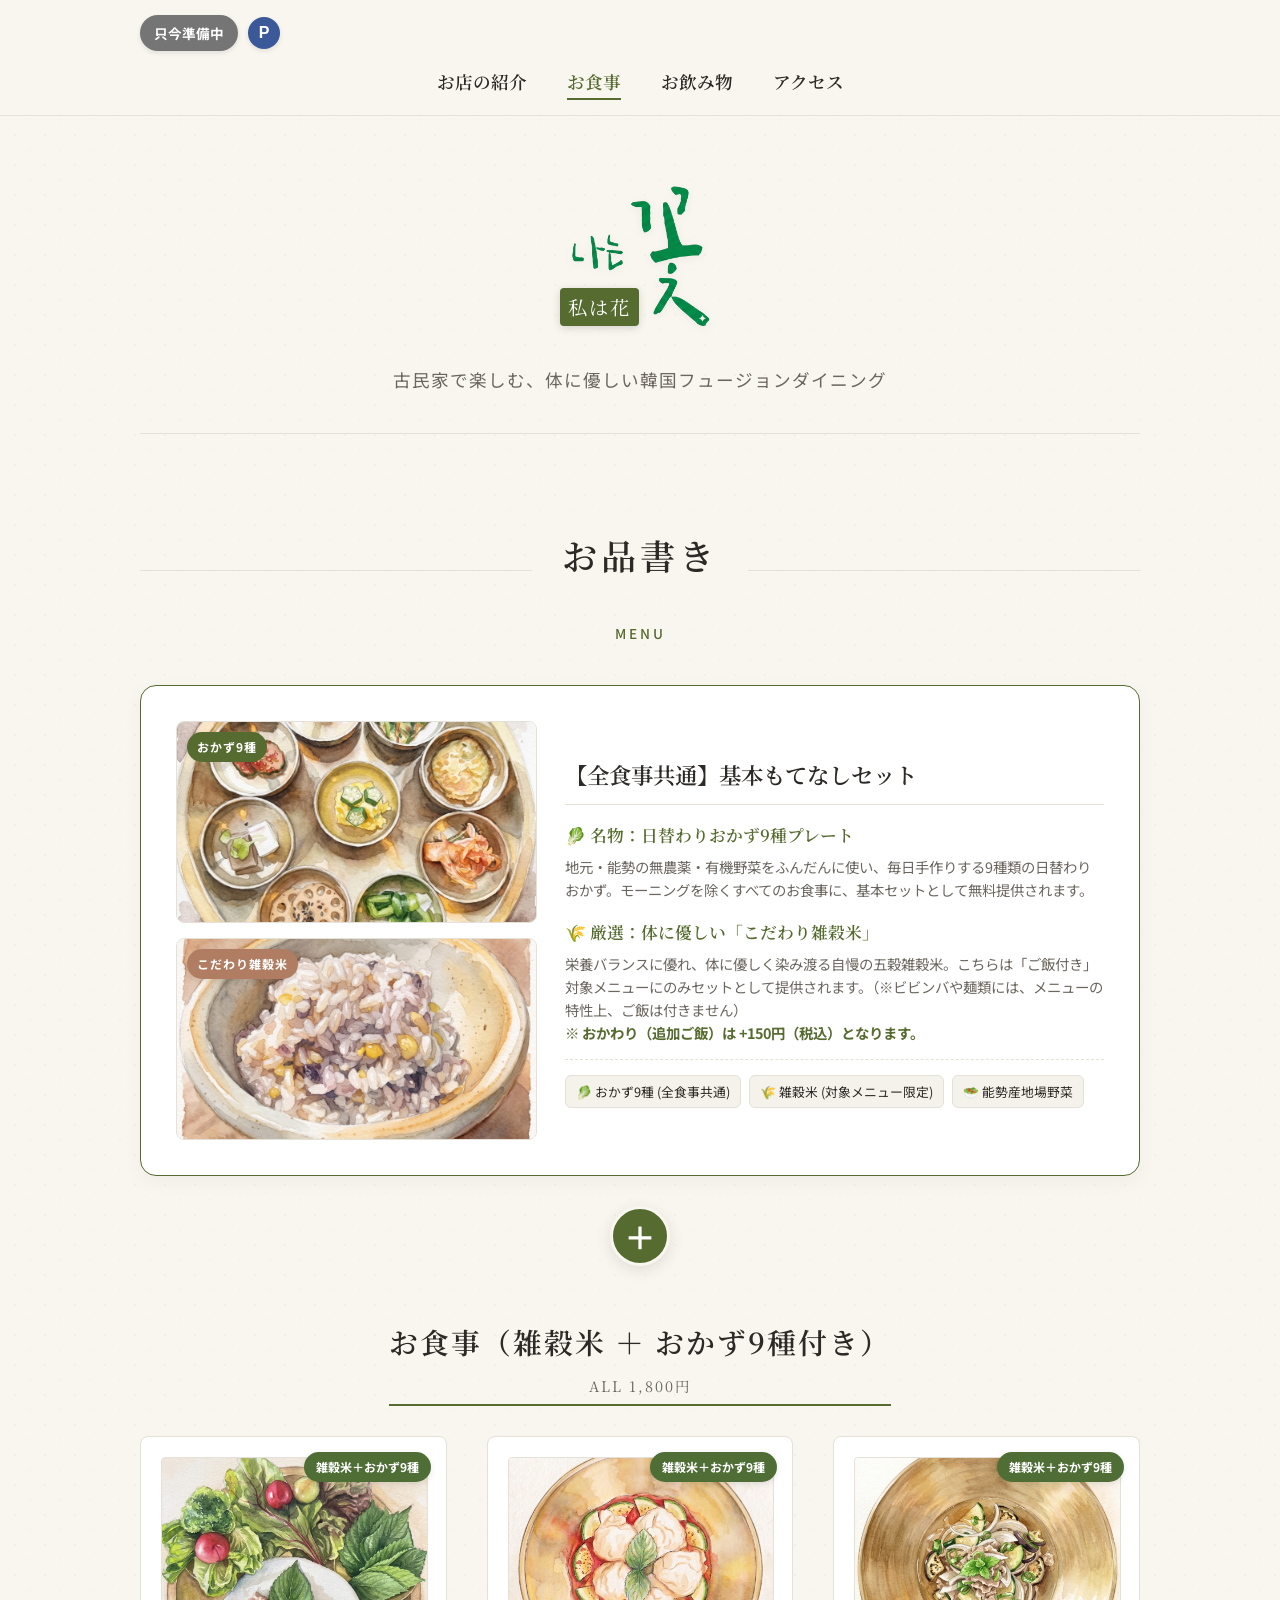
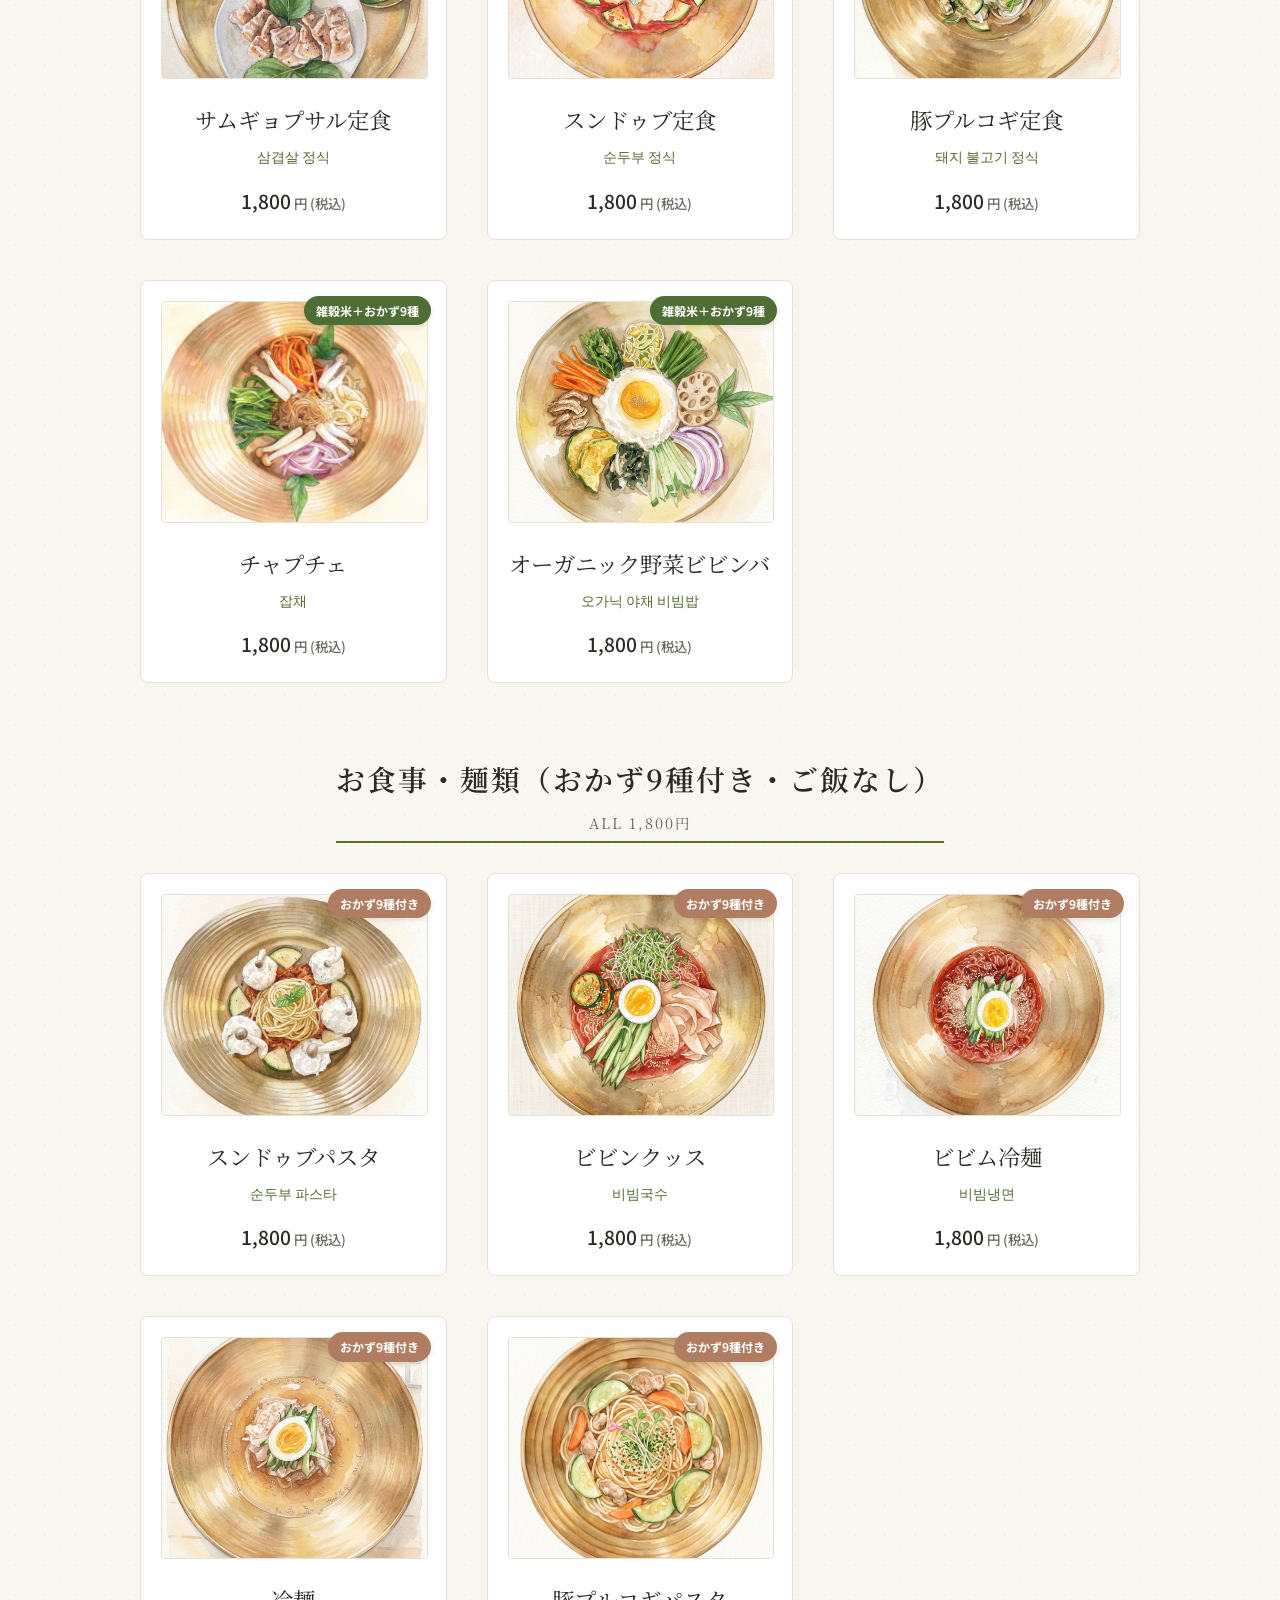
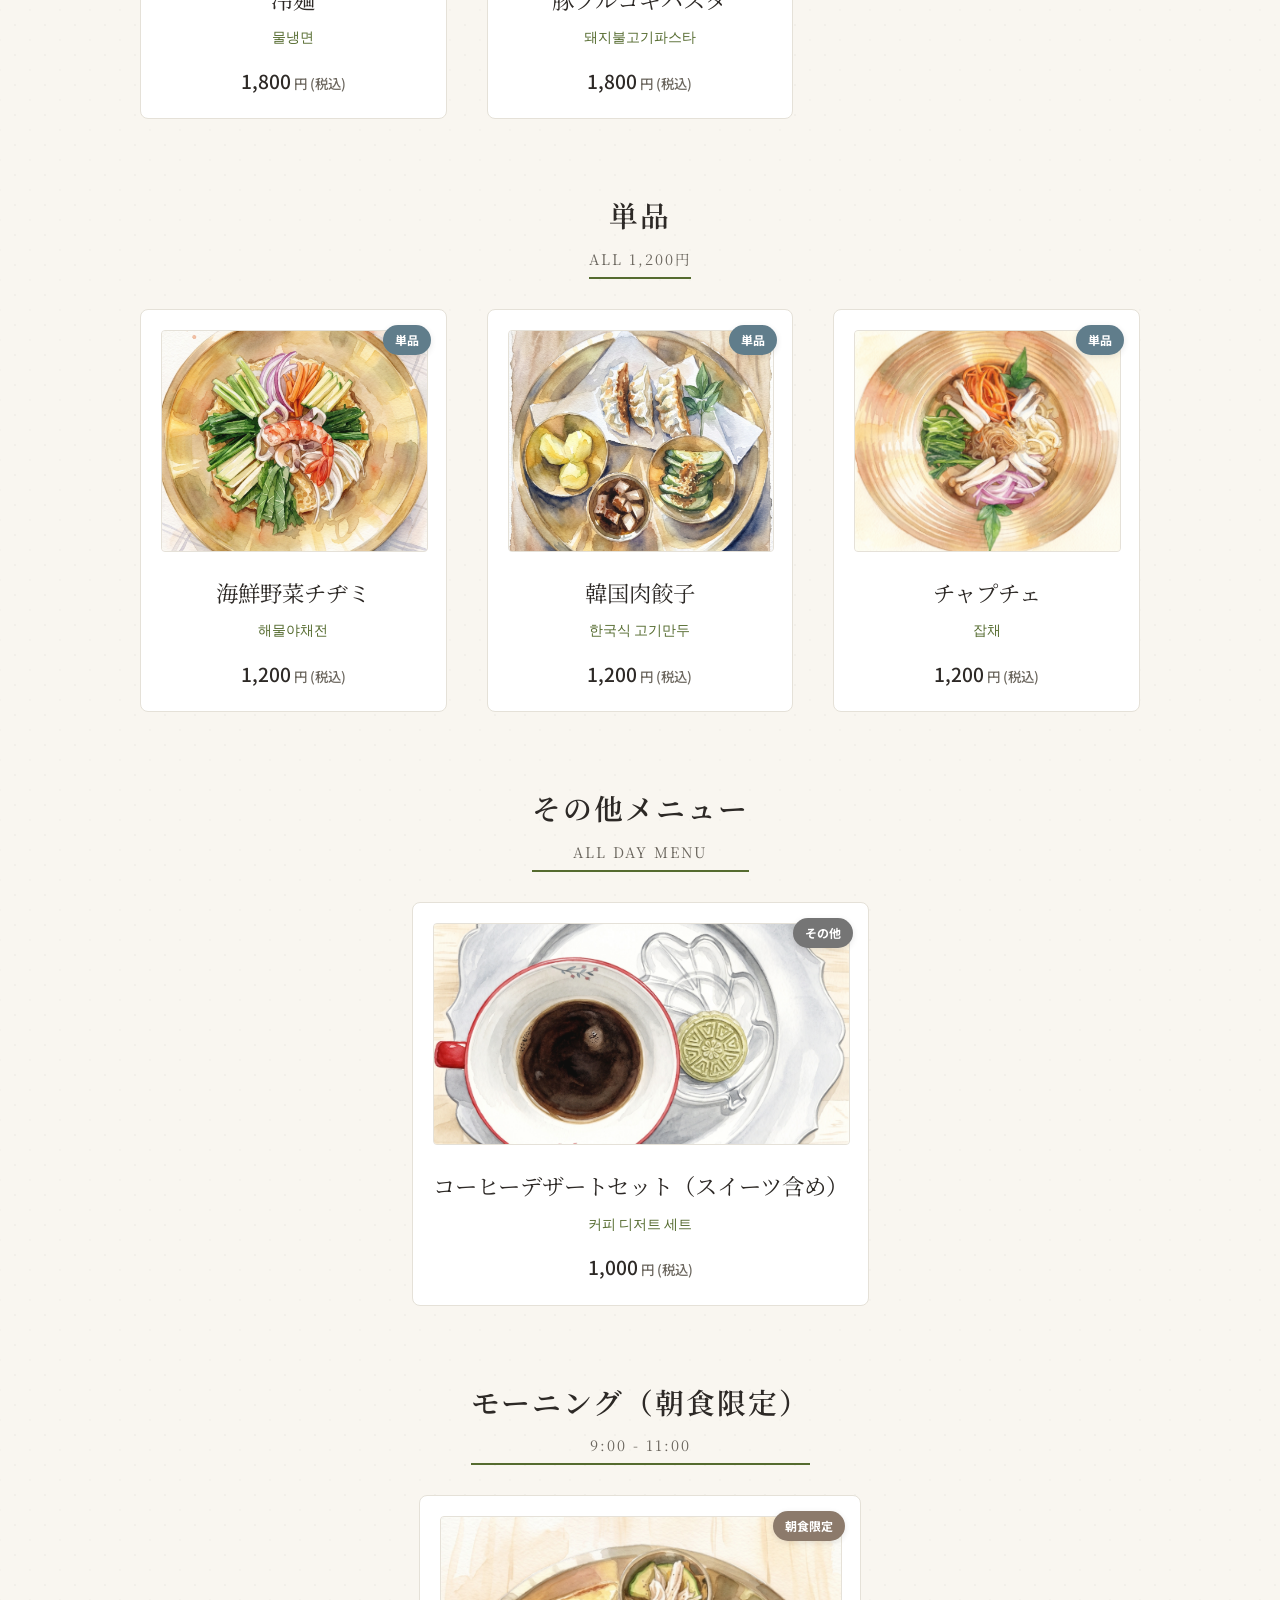
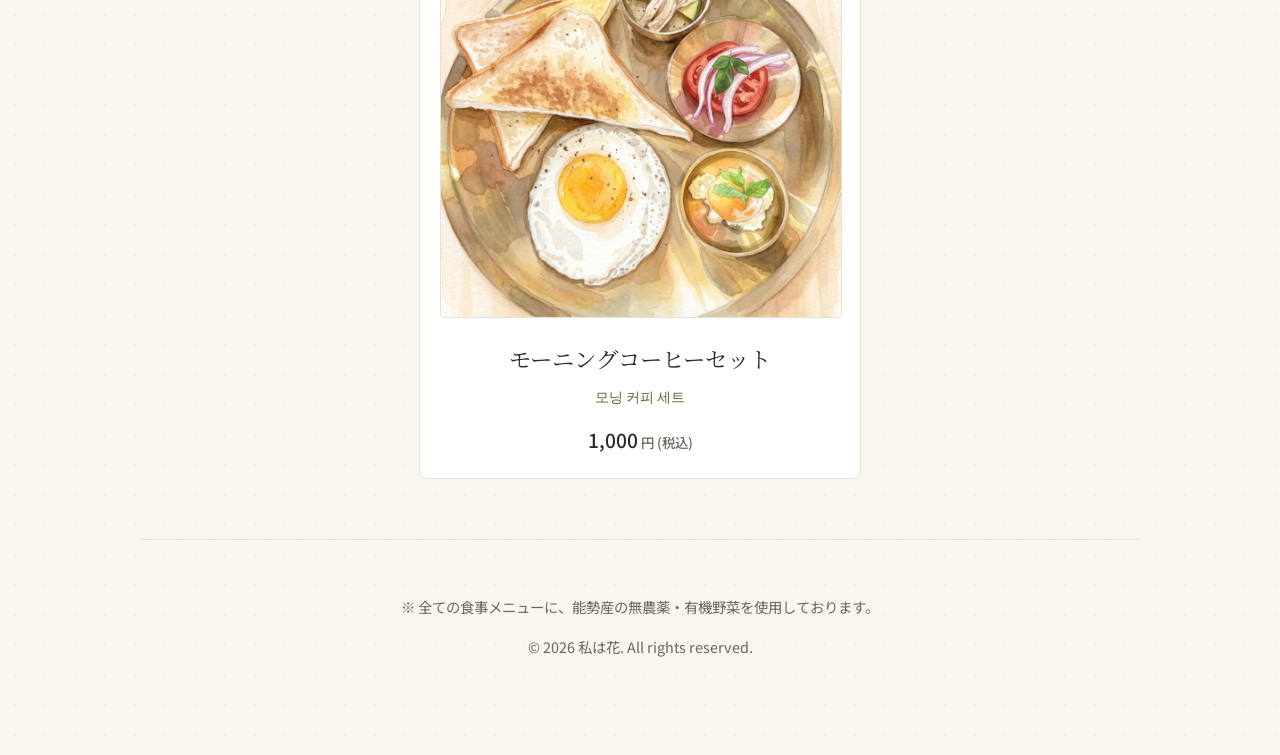
==== commit 7cd033b1: "retry" ====
--- a/index.html
+++ b/index.html
@@ -372,7 +372,7 @@
     <!-- 🧭 네비게이션 바 -->
     <nav class="navbar">
         <div class="nav-top">
-            <button class="ai-btn" onclick="openAiModal()">🤖 AI アシスタント</button>
+
             <div style="display: flex; gap: 10px; align-items: center;">
                 <div id="business-status" class="status-badge">状態確認中...</div>
                 <button class="parking-btn" onclick="openParkingModal()">P</button>
@@ -512,6 +512,17 @@
                 <div class="menu-name-ko">잡채</div>
                 <div class="menu-price">1,800</div>
             </div>
+            <!-- 오가닉 야채 비빔밥 -->
+            <div class="menu-card">
+                <span class="badge badge-rice">雑穀米＋おかず9種</span>
+
+                <div class="menu-img-placeholder">
+                    <img src="images/menu/bibimbap.jpg" alt="オーガニック野菜ビビンバ" onerror="handleImageError(this)">
+                </div>
+                <div class="menu-name-ja">オーガニック野菜ビビンバ</div>
+                <div class="menu-name-ko">오가닉 야채 비빔밥</div>
+                <div class="menu-price">1,800</div>
+            </div>
         </div>
 
 
@@ -521,17 +532,7 @@
         </div>
 
         <div class="menu-grid">
-            <!-- 오가닉 야채 비빔밥 -->
-            <div class="menu-card">
-                <span class="badge badge-no-rice">おかず9種付き</span>
-
-                <div class="menu-img-placeholder">
-                    <img src="images/menu/bibimbap.jpg" alt="オーガニック野菜ビビンバ" onerror="handleImageError(this)">
-                </div>
-                <div class="menu-name-ja">オーガニック野菜ビビンバ</div>
-                <div class="menu-name-ko">오가닉 야채 비빔밥</div>
-                <div class="menu-price">1,800</div>
-            </div>
+
 
             <!-- 순두부 파스타 -->
             <div class="menu-card">
@@ -649,7 +650,7 @@
                 <div class="menu-name-ja">コーヒーデザートセット（スイーツ含め）</div>
                 <div class="menu-name-ko">커피 디저트 세트</div>
                 <div class="menu-price">1,000</div>
-            </div>
+            </div> 
         </div>
 <!-- ================= 카테고리 3: 朝食限定 (아침 커피 디저트 세트) ================= -->
         <div class="category-wrapper">
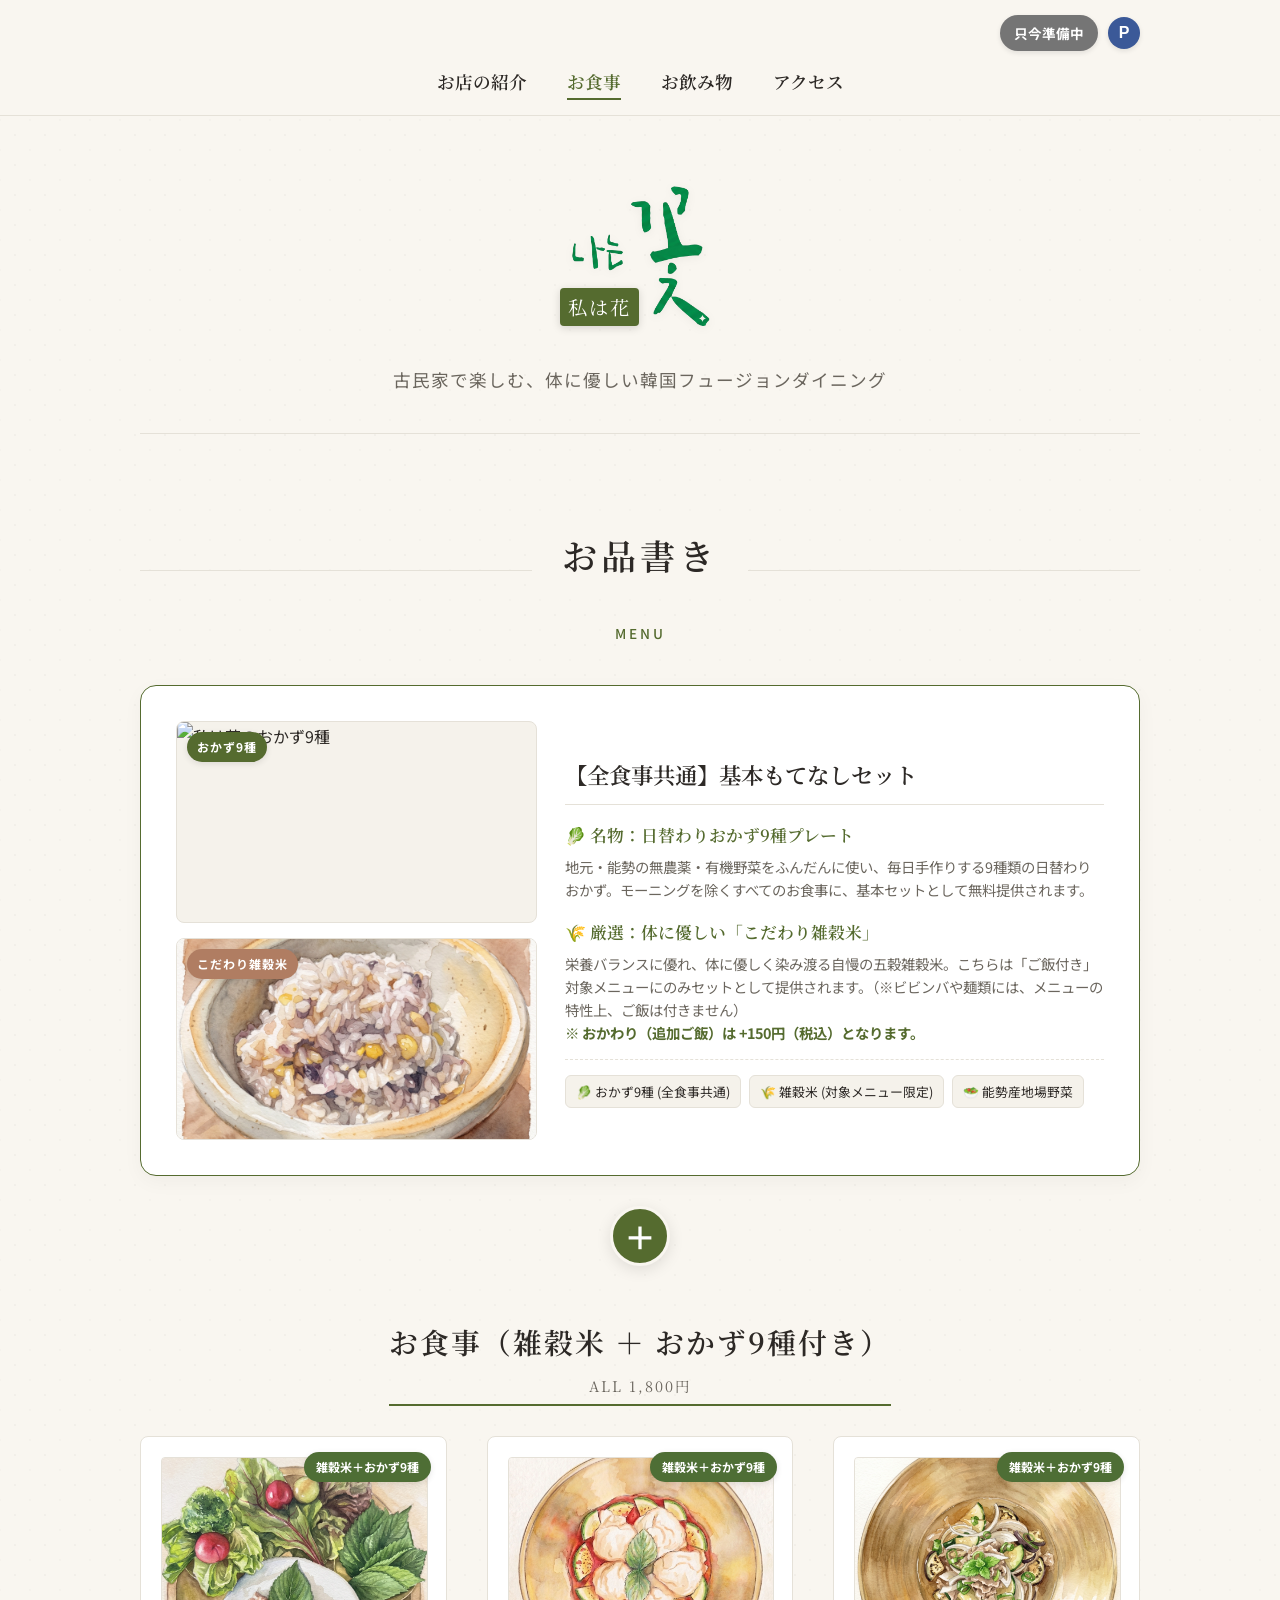
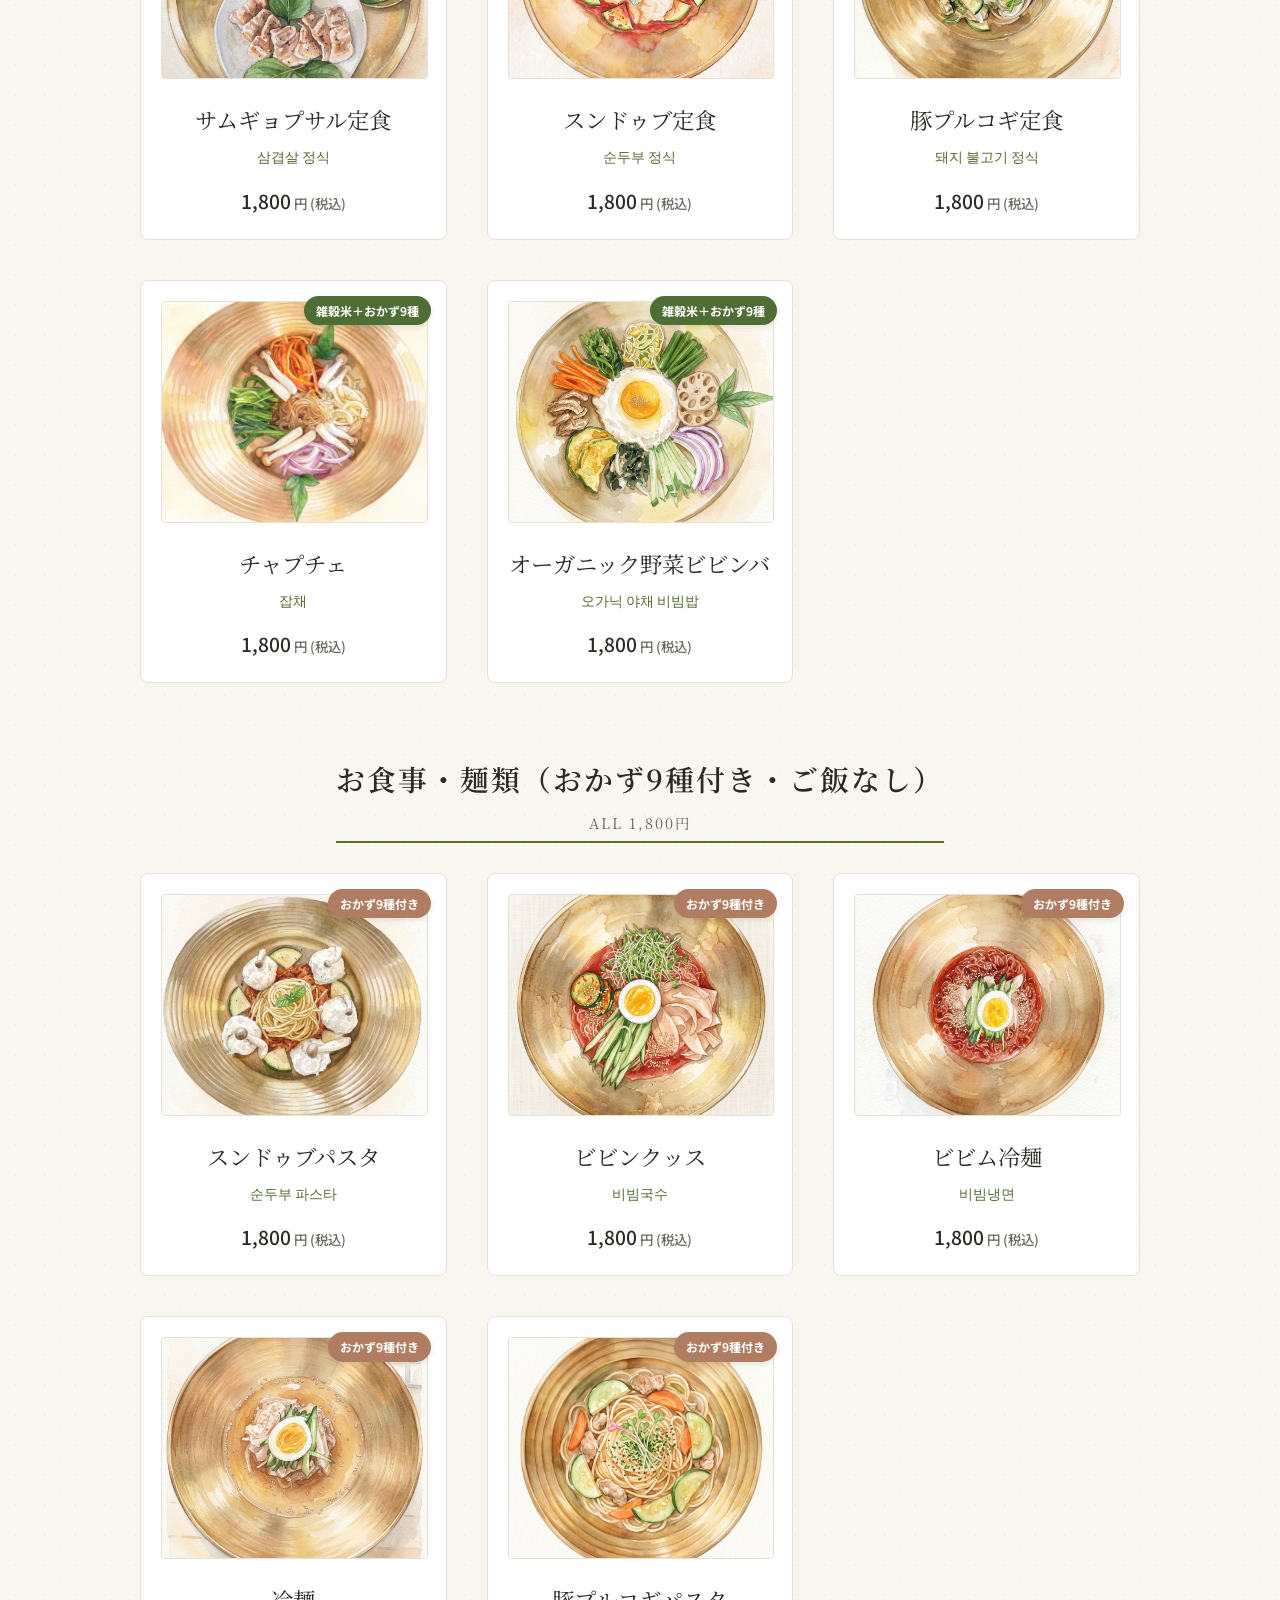
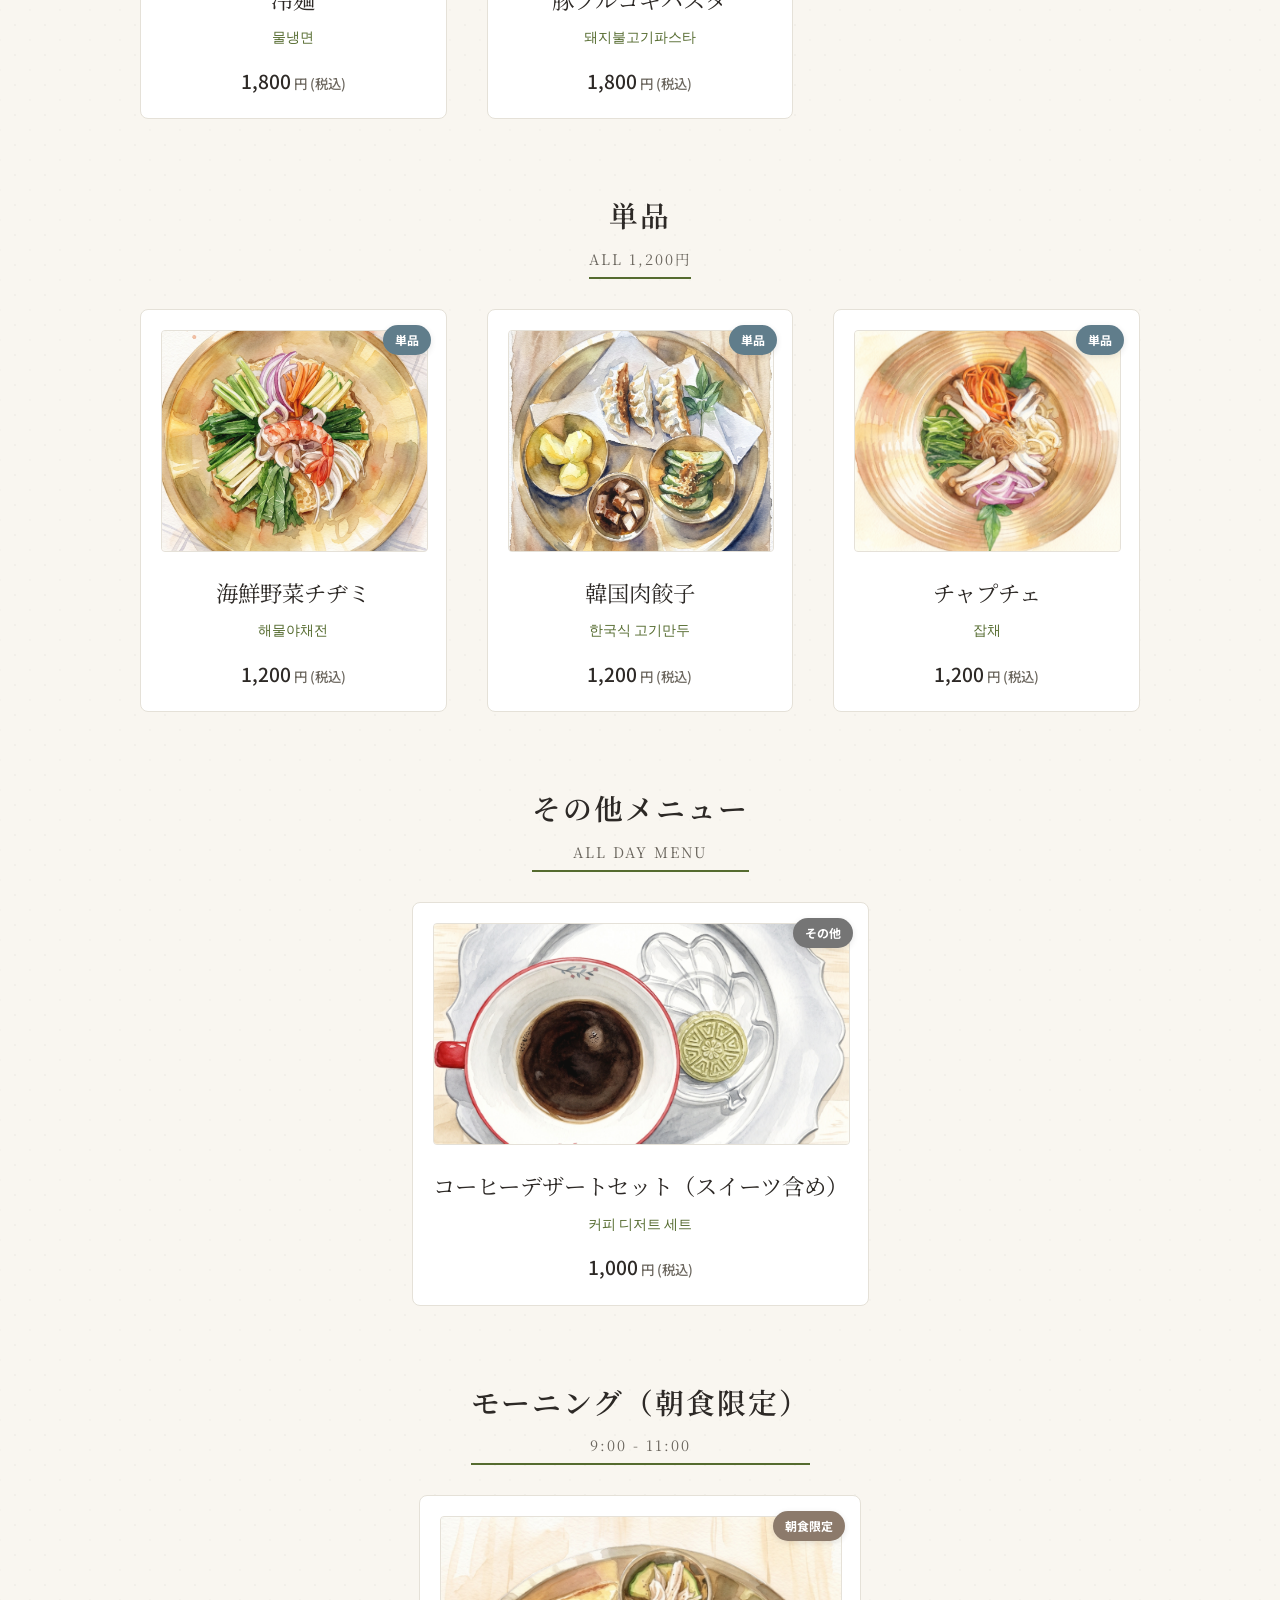
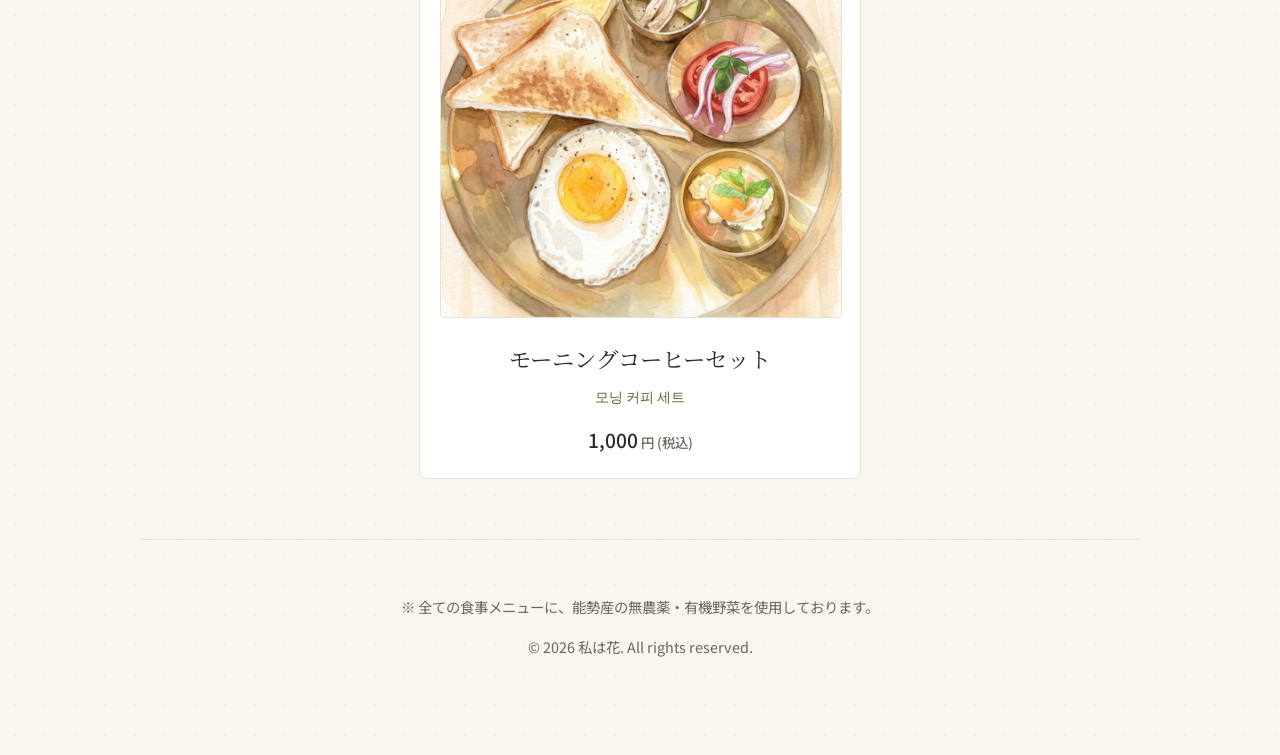
==== commit 85748188: "changed align" ====
--- a/index.html
+++ b/index.html
@@ -371,8 +371,7 @@
 
     <!-- 🧭 네비게이션 바 -->
     <nav class="navbar">
-        <div class="nav-top">
-
+        <div class="nav-top" style="justify-content: flex-end;">
             <div style="display: flex; gap: 10px; align-items: center;">
                 <div id="business-status" class="status-badge">状態確認中...</div>
                 <button class="parking-btn" onclick="openParkingModal()">P</button>
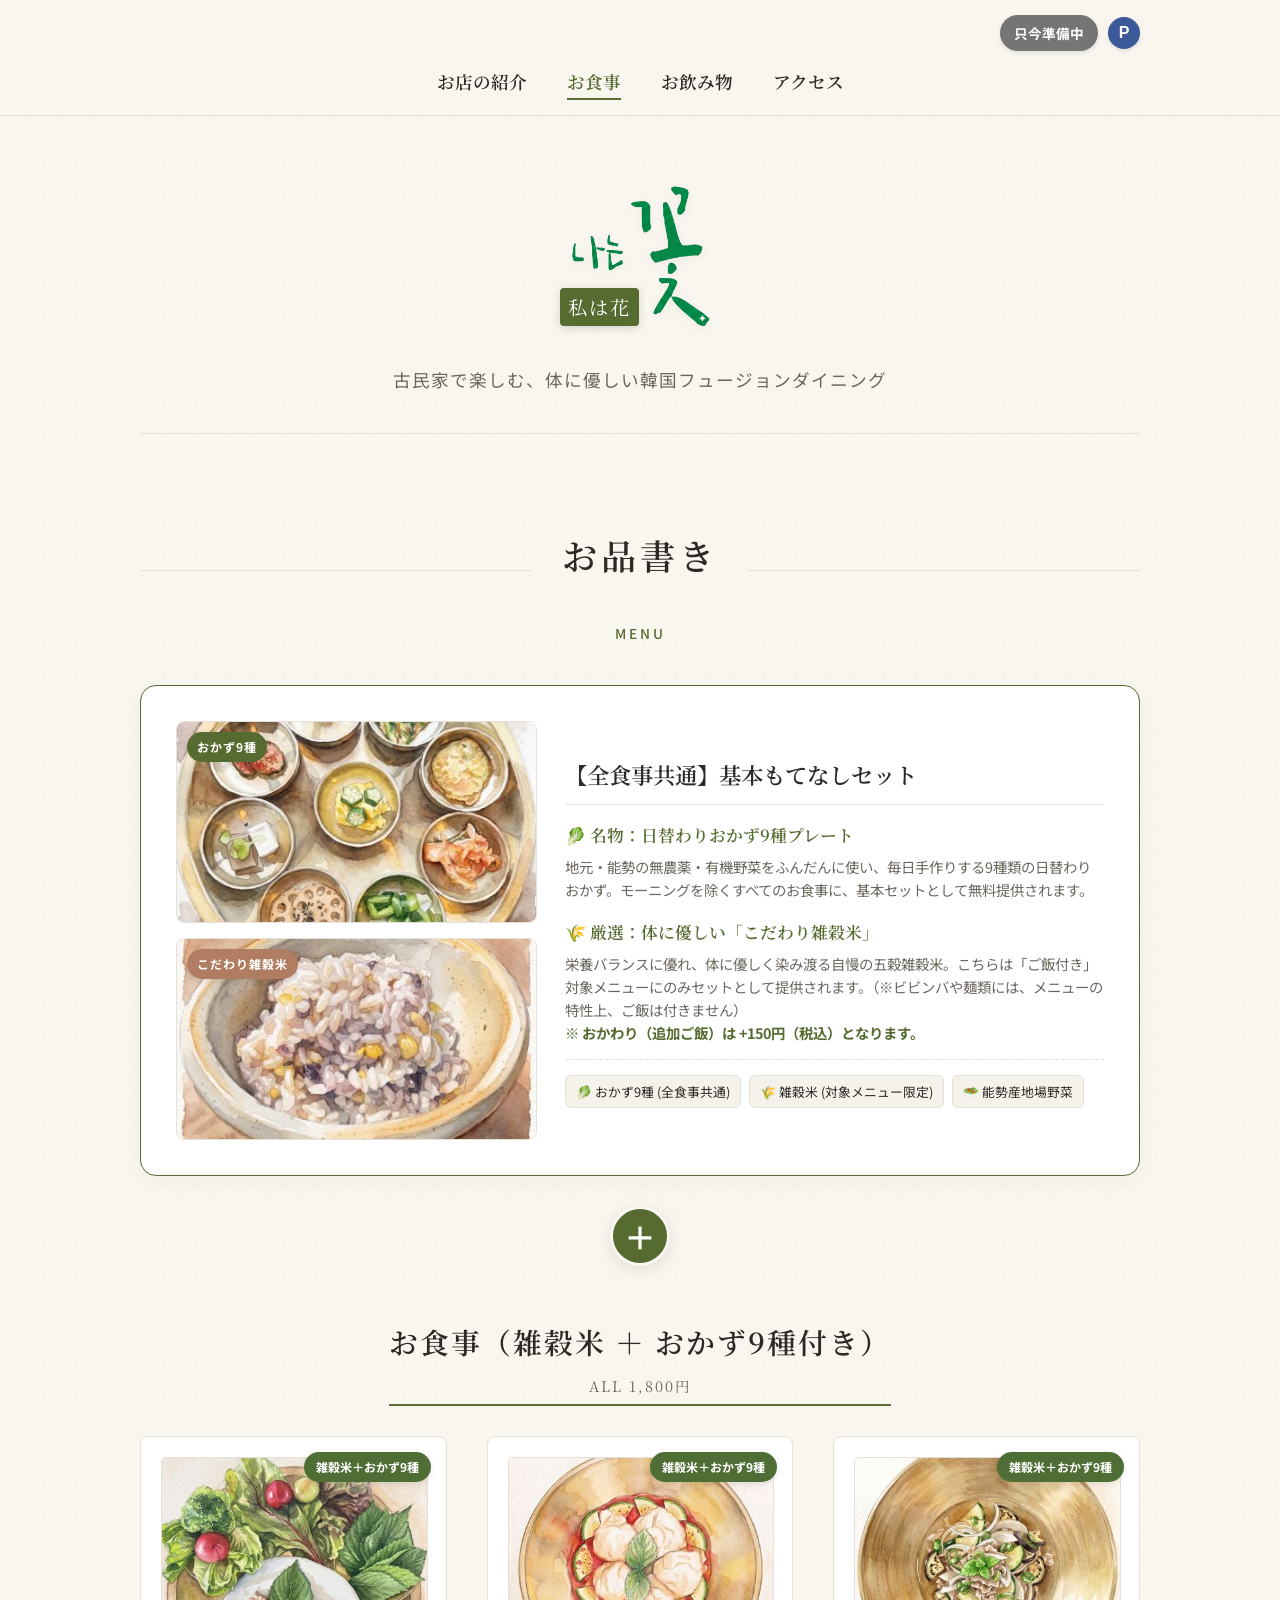
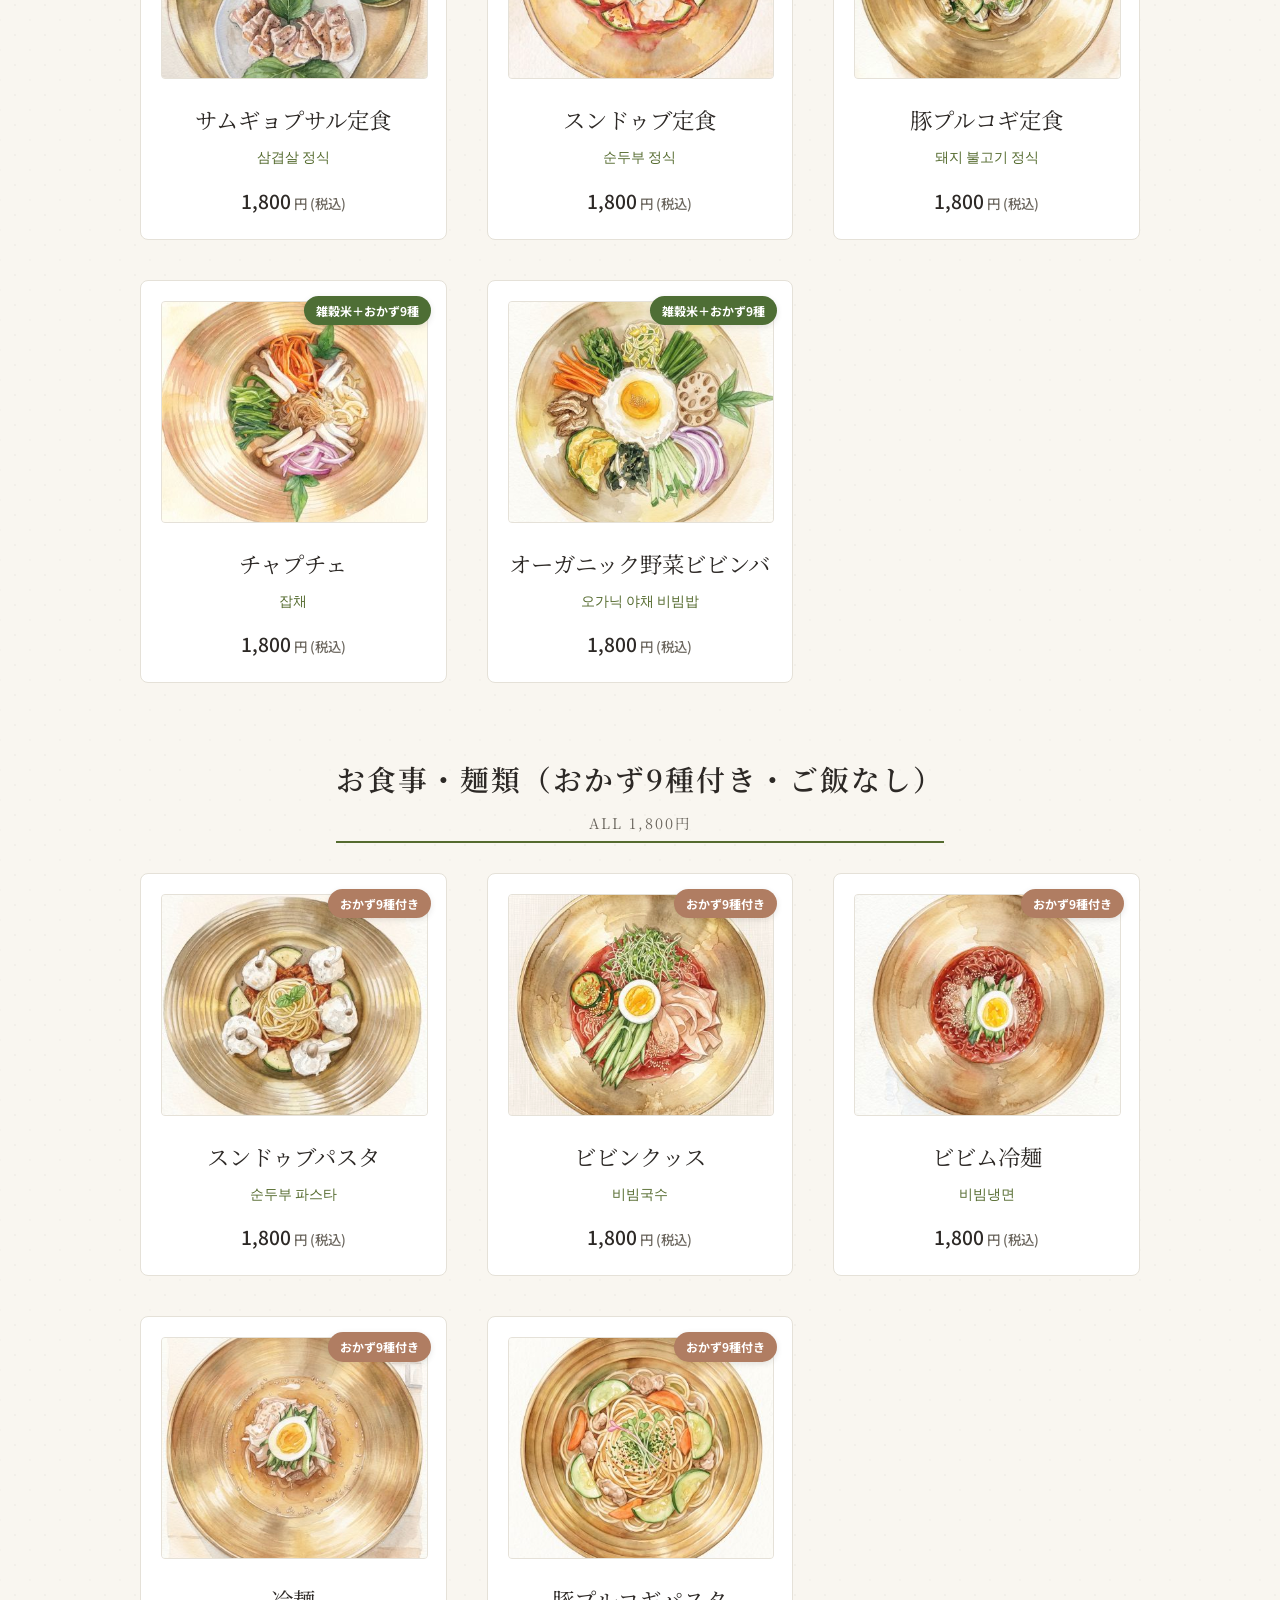
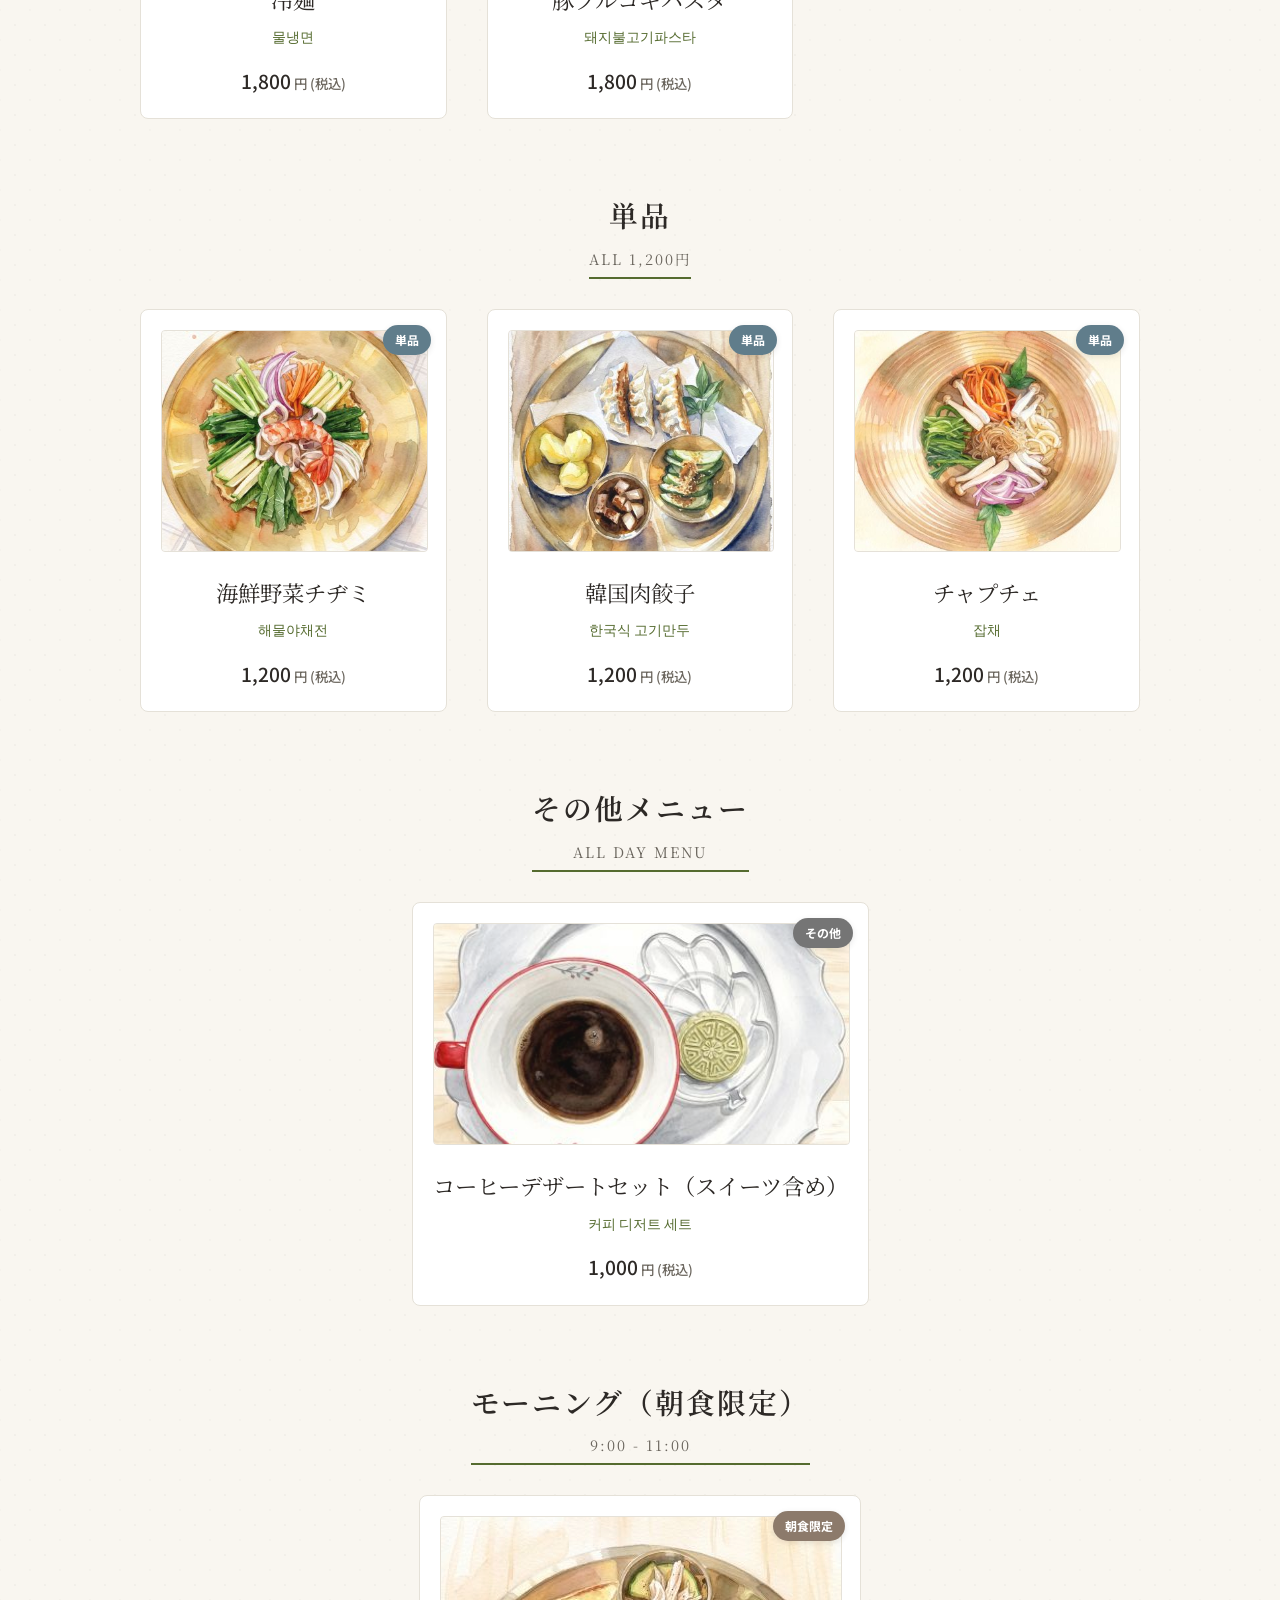
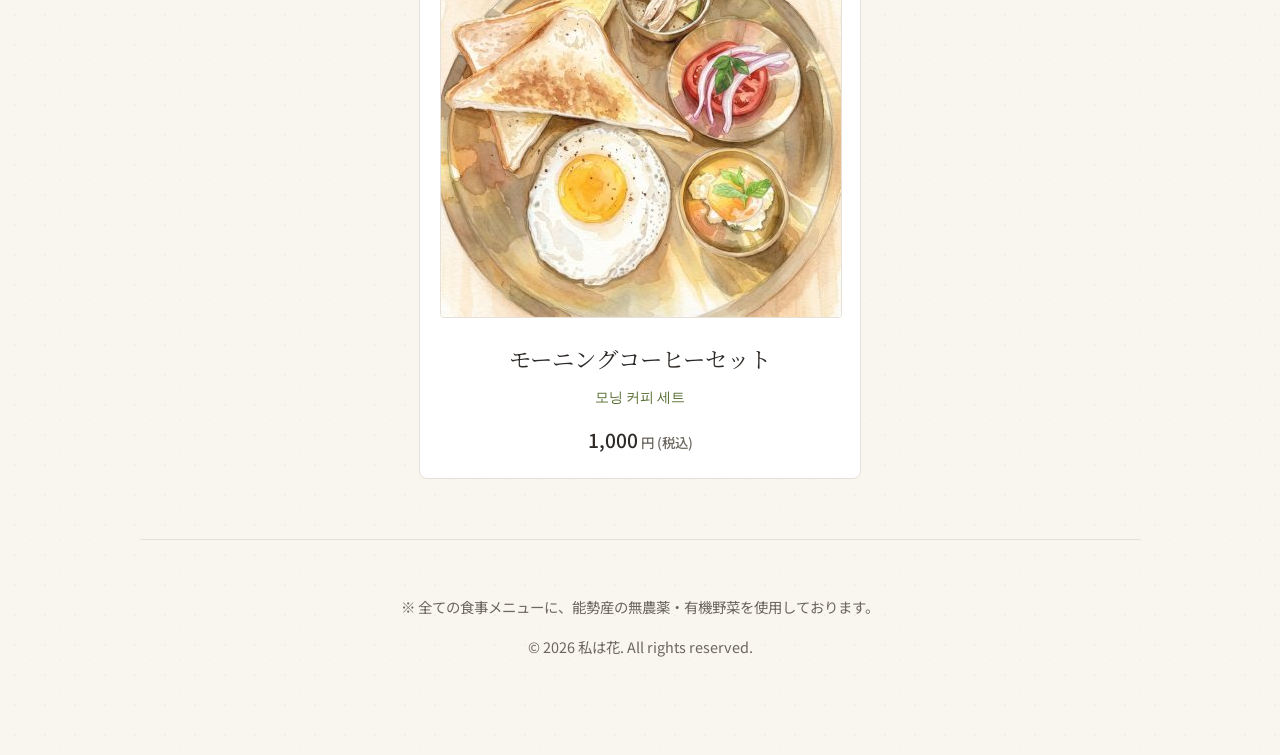
==== commit 84bbab14: "pixed bug" ====
--- a/index.html
+++ b/index.html
@@ -374,14 +374,14 @@
         <div class="nav-top" style="justify-content: flex-end;">
             <div style="display: flex; gap: 10px; align-items: center;">
                 <div id="business-status" class="status-badge">状態確認中...</div>
-                <button class="parking-btn" onclick="openParkingModal()">P</button>
+                <button class="parking-btn" onclick="openModal('parkingModal')">P</button>
             </div>
         </div>
         <div class="nav-links">
             <a href="about.html">お店の紹介</a>
             <a href="index.html" class="active">お食事</a>
             <a href="drink.html">お飲み物</a>
-            <a href="javascript:void(0);" onclick="openModal()">アクセス</a>
+            <a href="javascript:void(0);" onclick="openModal('accessModal')">アクセス</a>
         </div>
     </nav>
     <div id="navbar-placeholder"></div>
@@ -677,7 +677,41 @@
     </div>
 
     <div id="footer-placeholder"></div>
-    <div id="modals-placeholder"></div>
+    <!-- 🗺️ モーダル: アクセス -->
+    <div id="accessModal" class="modal-overlay">
+        <div class="modal-content">
+            <button class="modal-close" onclick="closeModal('accessModal')">×</button>
+            <h3 style="margin-top: 0; color: var(--accent-green);">アクセス</h3>
+            <p style="font-weight: 600; font-size: 1.1em; margin-bottom: 5px; color: var(--text-main);">私は花</p>
+            <p style="color: var(--text-sub); margin-bottom: 15px; font-size: 0.9em;">〒563-0355 大阪府豊能郡能勢町下田１９８−１</p>
+            <iframe class="modal-map" src="https://maps.google.com/maps?q=大阪府豊能郡能勢町下田１９８−１&t=&z=15&ie=UTF8&iwloc=&output=embed" allowfullscreen="" loading="lazy"></iframe>
+            <a href="https://www.google.com/maps/search/?api=1&query=大阪府豊能郡能勢町下田１９８−１" target="_blank" class="btn-nav">📍 Google Mapsでナビを開始</a>
+        </div>
+    </div>
+
+    <!-- 🤖 モーダル: AI アシスタント -->
+    <div id="aiModal" class="modal-overlay">
+        <div class="modal-content">
+            <button class="modal-close" onclick="closeModal('aiModal')">×</button>
+            <h3 style="margin-top: 0; color: var(--accent-green);">🤖 AI アシスタント</h3>
+            <p style="color: var(--text-sub); font-size: 0.9em; margin-bottom: 10px;">お店について何でも聞いてください！</p>
+            <div class="ai-input-group">
+                <input type="text" placeholder="質問を入力してください..." disabled>
+                <button onclick="alert('ただいま準備中です。')">送信</button>
+            </div>
+            <p style="color: #F4B400; font-size: 0.85em; margin-top: 20px; font-weight: bold;">※ 現在、AI機能は準備中です。</p>
+        </div>
+    </div>
+
+    <!-- 🅿️ モーダル: 駐車場情報 -->
+    <div id="parkingModal" class="modal-overlay">
+        <div class="modal-content">
+            <button class="modal-close" onclick="closeModal('parkingModal')">×</button>
+            <h3 style="margin-top: 0; color: #3B5998;">駐車場のご案内</h3>
+            <p style="font-weight: 600; font-size: 1.1em; margin-bottom: 5px; color: var(--text-main);">店舗の向かい側に駐車場完備</p>
+            <img src="images/parking.jpg" alt="駐車場" style="width: 100%; height: auto; border-radius: 8px; border: 1px solid var(--border-color);" onerror="this.src='https://placehold.co/400x250/F5F2EB/2D2926?text=Parking'">
+        </div>
+    </div>
 
     <script src="common.js" defer></script>
     <!-- ⚡ 스마트한 통합 이미지 에러 핸들러 스크립트 ⚡ -->
